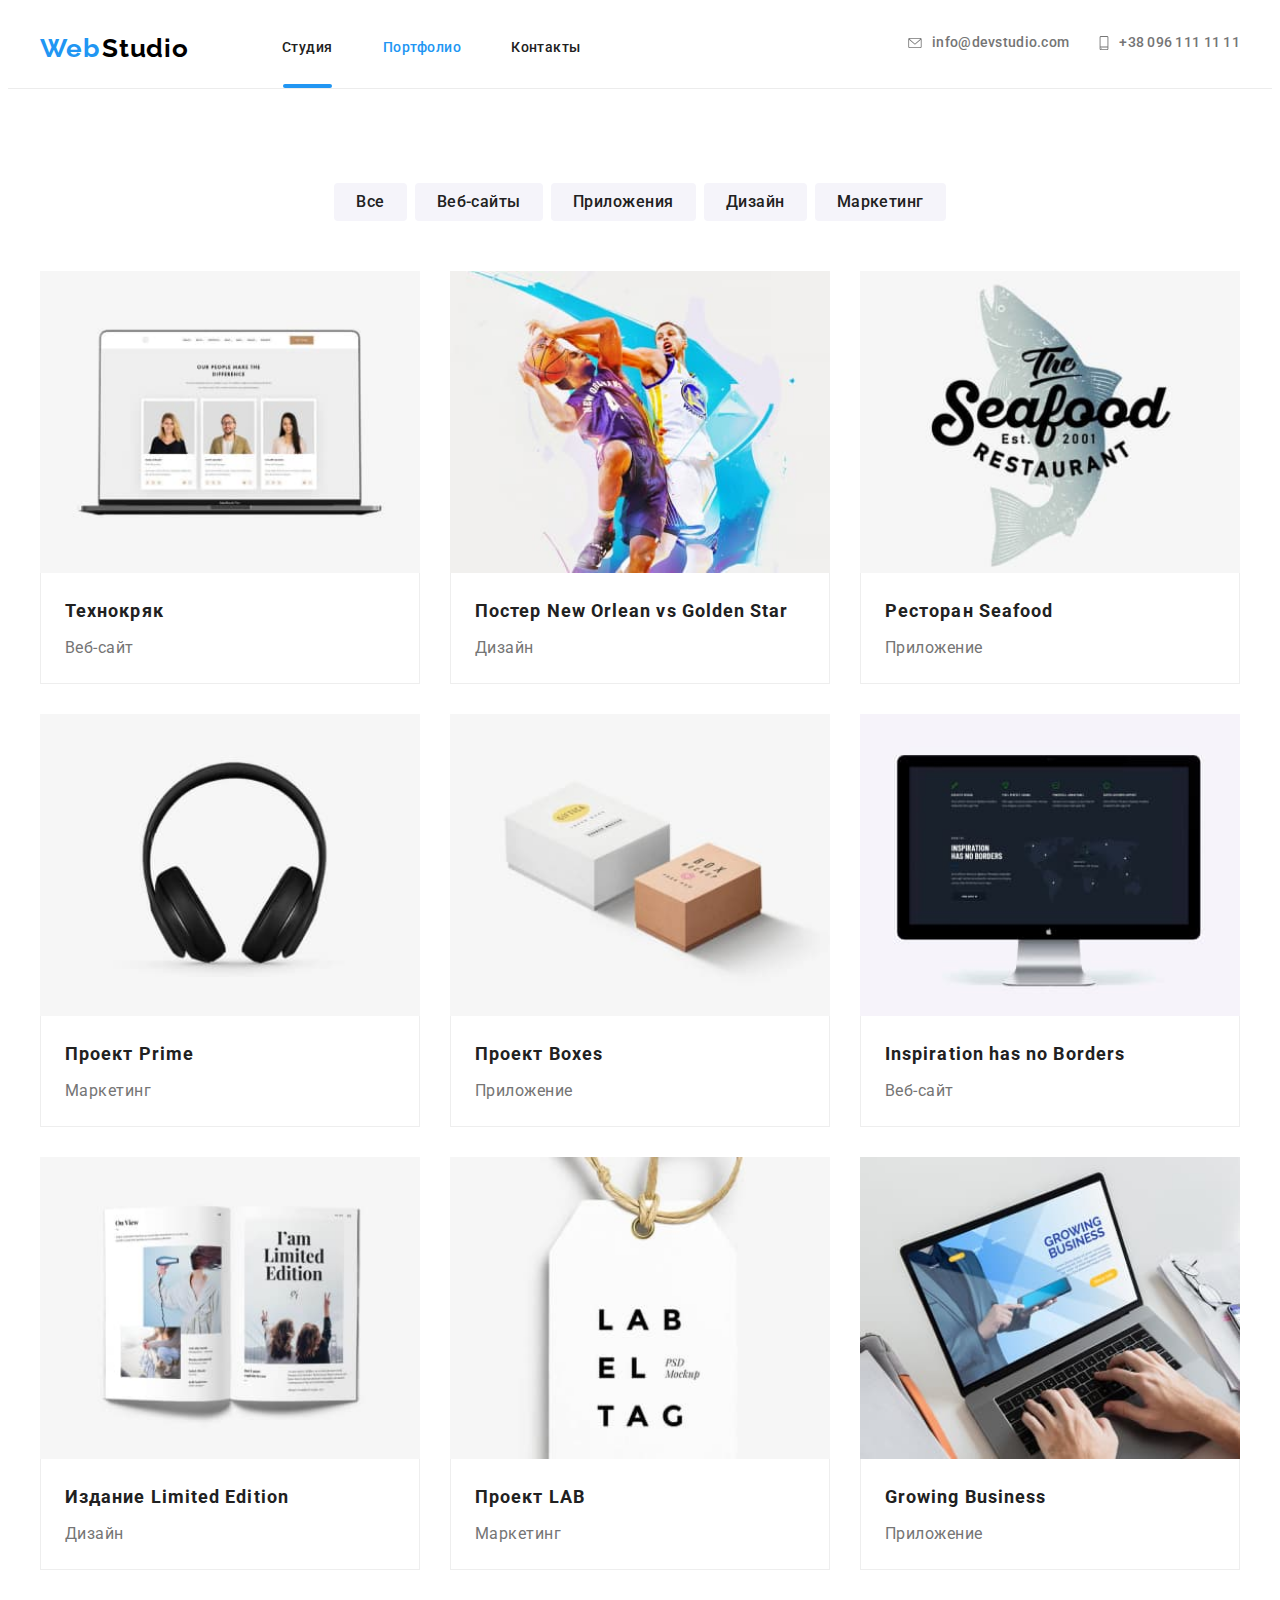
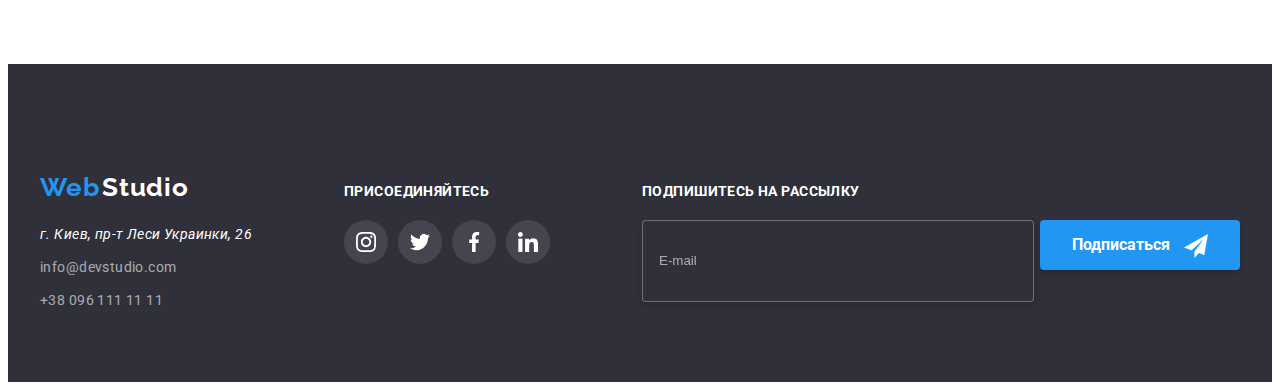
==== portfolio.html @ 5659cb5a "создает адаптивную вёрстку Mobile First" ====
<!DOCTYPE html>
<html lang="ru">

<head>
    <meta charset="UTF-8">
    <meta http-equiv="X-UA-Compatible" content="IE=edge">
    <meta name="viewport" content="width=device-width, initial-scale=1.0">
    <title>Портфолио</title>
    <link rel="stylesheet" href="https://cdnjs.cloudflare.com/ajax/libs/modern-normalize/1.0.0/modern-normalize.min.css"
        integrity="sha512-ISS7cAi1PEhQ8jnbJpJZMd29NlhNj4AWYyLOSp2CE/CsHxTCu+r+t0D2yoJudVrd0/8fTVPUVDzY5Tvli75u/g=="
        crossorigin="anonymous" />
    <link rel="preconnect" href="https://fonts.gstatic.com">
    <link rel="stylesheet"
        href="https://fonts.googleapis.com/css2?family=Raleway:wght@700&family=Roboto:wght@400;500;700;900&display=swap">
  
    <link rel="stylesheet" href="./sass/main.css" />
    <!-- <link rel="stylesheet" href="./css/main.min.css"> -->
</head>

<body>
    
    <!--Шапка профиля-->
<header class="header">
    <div class="container main-container">
        <nav class="header__nav flex">
            <a href="" class="logo" lang="en">Web
                <span class="logo-secondpart-header">Studio</span>
            </a>
            <ul class="site-nav list">
                <li class="site-nav__item item-studio">
                    <a href="./index.html" class="site-nav__link link ">Студия</a>
                </li>
                <li class="site-nav__item">
                    <a href="./portfolio.html" class="site-nav__link link current">Портфолио</a>
                </li>
                <li class="site-nav__item">
                    <a href="" class="site-nav__link link">Контакты</a>
                </li>
            </ul>
        </nav>

        <button type="button" class="header__mobile-menu-btn" data-menu-button>
            <svg class="header__mobile-menu-icon">
                <use href="./images/icons.svg#icon-menu-40px"></use>
            </svg>
        </button>


        <ul class="contacts-nav list">
            <li class="contacts-nav__item">
                <a href="mailto:info@devstudio.com" class="contacts-nav__link link">
                    <svg class="contacts-nav__icon icon-email">
                        <use href="./images/icons.svg#icon-envelope">
                        </use>
                    </svg>info@devstudio.com
                </a>
            </li>
            <li class="contacts-nav__item">
                <a href="tel:+380961111111" class="contacts-nav__link link">
                    <svg class="contacts-nav__icon icon-tel">
                        <use href="./images/icons.svg#icon-smartphone">
                        </use>
                    </svg>+38 096 111 11 11
                </a>
            </li>
        </ul>
    </div>

    <div class="mobile-menu" data-menu>
        <div class="container mobile-menu__container">

            <button type="button" class="mobile-menu__close-btn" data-menu-close>
                <svg class="mobile-menu__close-icon">
                    <use href="./images/icons.svg#icon-close-40px"></use>
                </svg>
            </button>

            <ul class="mobile-menu__nav  list">
                <li class="mobile-menu__item">
                    <a href="" class="mobile-menu__link link ">Студия</a>
                </li>
                <li class="mobile-menu__item">
                    <a href="./portfolio.html" class="mobile-menu__link link current ">Портфолио</a>
                </li>
                <li class="mobile-menu__item">
                    <a href="" class="mobile-menu__link link">Контакты</a>
                </li>
            </ul>

            <ul class="mobile-menu__contacts-list list">
                <li class="mmcontacts-list__item">
                    <a href="tel:+380961111111" class="mmcontacts-list__link link">
                        +38 096 111 11 11
                    </a>
                </li>
                <li class="mmcontacts-list__item">
                    <a href="mailto:info@devstudio.com" class="mmcontacts-list__link link">
                        info@devstudio.com
                    </a>
                </li>
            </ul>

            <ul class="mobile-menu__social-list list">
                <li class="mmsocial-list__item">
                    <a href=" " class="mmsocial-list__link link">
                        Instagram
                    </a>
                </li>
                <li class="mmsocial-list__item">
                    <a href=" " class="mmsocial-list__link link">
                        Twitter
                    </a>
                </li>
                <li class="mmsocial-list__item">
                    <a href=" " class="mmsocial-list__link link">
                        Facebook
                    </a>
                </li>
                <li class="mmsocial-list__item">
                    <a href=" " class="mmsocial-list__link link">
                        LinkedIn
                    </a>
                </li>

            </ul>


        </div>
    </div>
</header>
    <main>
        <!--Секция FILTER-->
        <section class="section filter">
            <div class="container">
                <ul class="filter__list list">
                    <li class="filter__item">
                        <button type="button" class="filter__btn">Все</button>
                    </li>
                    <li class="filter__item">
                        <button type="button" class="filter__btn">Веб-сайты</button>
                    </li>
                    <li class="filter__item">
                        <button type="button" class="filter__btn">Приложения</button>
                    </li>
                    <li class="filter__item">
                        <button type="button" class="filter__btn">Дизайн</button>
                    </li>
                    <li class="filter__item">
                        <button type="button" class="filter__btn">Маркетинг</button>
                    </li>
                </ul>
                <!-- PORTFOLIO-->
    
                <ul class="portfolio list">
                    <li class="portfolio__item">
                        <a href="" class="portfolio__link link">
                            <div class="portfolio__img-overlay">
                                <img src="./images/projects/img1.jpg" alt="Веб-сайт Технокряк" width="370">
                                <p class="portfolio__wrapper">Технокряк это современная площадка распространения
                                    коронавируса. Компании используют эту платформу для цифрового
                                    шпионажа и атак на защищённые сервера конкурентов.</p>
                            </div>
                            <div class="portfolio__subtitle">
                                <h2 class="portfolio__title">Технокряк</h2>
                                <p class="portfolio__text">Веб-сайт</p>
                            </div>
                        </a>
                    </li>
                    <li class="portfolio__item">
                        <a href="" class="portfolio__link link">
                            <div class="portfolio__img-overlay">
                                <img class="border__img" src="./images/projects/img2.jpg"
                                    alt="Дизайн постера New Orlean vs Golden Star" width="370">
                                <p class="portfolio__wrapper">Lorem ipsum, dolor sit amet consectetur adipisicing elit.
                                    Aperiam deserunt mollitia ipsam natus necessitatibus veritatis eaque culpa, omnis
                                    delectus accusantium?</p>
                            </div>
                            <div class="portfolio__subtitle">
                                <h2 class="portfolio__title">Постер New Orlean vs Golden Star</h2>
                                <p class="portfolio__text">Дизайн</p>
                            </div>
                        </a>
                    </li>
                    <li class="portfolio__item">
                        <a href="" class="portfolio__link link">
                            <div class="portfolio__img-overlay">
                                <img class="border__img" src="./images/projects/img3.jpg"
                                    alt="Приложение для Ресторана Seafood" width="370">
                                <p class="portfolio__wrapper"> Lorem ipsum, dolor sit amet consectetur adipisicing elit.
                                    Aperiam deserunt mollitia ipsam natus necessitatibus
                                    veritatis eaque culpa, omnis delectus accusantium?</p>
                            </div>
                            <div class="portfolio__subtitle">
                                <h2 class="portfolio__title">Ресторан Seafood</h2>
                                <p class="portfolio__text">Приложение</p>
                            </div>
                        </a>
                    </li>
                    <li class="portfolio__item">
                        <a href="" class="portfolio__link link">
                            <div class="portfolio__img-overlay">
                                <img class="border__img" src="./images/projects/img4.jpg" alt="Маркетинг для Проекта Prime"
                                    width="370">
                                <p class="portfolio__wrapper">Lorem ipsum, dolor sit amet consectetur adipisicing elit.
                                    Aperiam deserunt mollitia ipsam natus necessitatibus
                                    veritatis eaque culpa, omnis delectus accusantium?</p>
                            </div>
                            <div class="portfolio__subtitle">
                                <h2 class="portfolio__title">Проект Prime</h2>
                                <p class="portfolio__text">Маркетинг</p>
                            </div>
                        </a>
                    </li>
                    <li class="portfolio__item">
                        <a href="" class="portfolio__link link">
                            <div class="portfolio__img-overlay">
                                <img class="border__img" src="./images/projects/img5.jpg" alt="Приложение для Проекта Boxes"
                                    width="370">
                                <p class="portfolio__wrapper">Lorem ipsum, dolor sit amet consectetur adipisicing elit.
                                    Aperiam deserunt mollitia ipsam natus necessitatibus
                                    veritatis eaque culpa, omnis delectus accusantium?</p>
                            </div>
                            <div class="portfolio__subtitle">
                                <h2 class="portfolio__title">Проект Boxes</h2>
                                <p class="portfolio__text">Приложение</p>
                            </div>
                        </a>
                    </li>
                    <li class="portfolio__item">
                        <a href="" class="portfolio__link link">
                            <div class="portfolio__img-overlay">
                                <img class="border__img" src="./images/projects/img6.jpg"
                                    alt="Веб-сайт для Inspiration has no Borders" width="370">
                                <p class="portfolio__wrapper">Lorem ipsum, dolor sit amet consectetur adipisicing elit.
                                    Aperiam deserunt mollitia ipsam natus necessitatibus
                                    veritatis eaque culpa, omnis delectus accusantium?</p>
                            </div>
                            <div class="portfolio__subtitle">
                                <h2 class="portfolio__title">Inspiration has no Borders</h2>
                                <p class="portfolio__text">Веб-сайт</p>
                            </div>
                        </a>
                    </li>
                    <li class="portfolio__item">
                        <a href="" class="portfolio__link link">
                            <div class="portfolio__img-overlay">
                                <img class="border__img" src="./images/projects/img7.jpg"
                                    alt="Дизайн для Издания Limited Edition" width="370">
                                <p class="portfolio__wrapper">Lorem ipsum, dolor sit amet consectetur adipisicing elit.
                                    Aperiam deserunt mollitia ipsam natus necessitatibus
                                    veritatis eaque culpa, omnis delectus accusantium?</p>
                            </div>
                            <div class="portfolio__subtitle">
                                <h2 class="portfolio__title">Издание Limited Edition</h2>
                                <p class="portfolio__text">Дизайн</p>
                            </div>
                        </a>
                    </li>
                    <li class="portfolio__item">
                        <a href="" class="portfolio__link link">
                            <div class="portfolio__img-overlay">
                                <img class="border__img" src="./images/projects/img8.jpg" alt="Маркетинг для Проекта LAB"
                                    width="370">
                                <p class="portfolio__wrapper">Lorem ipsum, dolor sit amet consectetur adipisicing elit.
                                    Aperiam deserunt mollitia ipsam natus necessitatibus
                                    veritatis eaque culpa, omnis delectus accusantium?</p>
                            </div>
                            <div class="portfolio__subtitle">
                                <h2 class="portfolio__title">Проект LAB</h2>
                                <p class="portfolio__text">Маркетинг</p>
                            </div>
                        </a>
                    </li>
                    <li class="portfolio__item">
                        <a href="" class="portfolio__link link">
                            <div class="portfolio__img-overlay">
                                <img class="border__img" src="./images/projects/img9.jpg"
                                    alt="Приложение для Growing Business" width="370">
                                <p class="portfolio__wrapper">Lorem ipsum, dolor sit amet consectetur adipisicing elit.
                                    Aperiam deserunt mollitia ipsam natus necessitatibus
                                    veritatis eaque culpa, omnis delectus accusantium?</p>
                            </div>
                            <div class="portfolio__subtitle">
                                <h2 class="portfolio__title">Growing Business</h2>
                                <p class="portfolio__text">Приложение</p>
                            </div>
                        </a>
                    </li>
                </ul>
            </div>
        </section>
    
    </main>

    <footer class="footer">
    
        <div class="container ">
    
            <div class="part-adress">
                <a href="" class="logo" lang="en">Web
                    <span class="logo-secondpart-footer">Studio</span>
                </a>
                <address class="footer__adress">
                    г. Киев, пр-т Леси Украинки, 26
                    <ul class="footer__list list">
                        <li class="footer__item item-margin-zero"><a href="mailto:info@devstudio.com"
                                class="footer__link">info@devstudio.com</a></li>
                        <li class="footer__item"><a href="tel:+380961111111" class="footer__link">+38 096 111 11 11</a></li>
    
                    </ul>
                </address>
            </div>
    
            <div class="footer__part-social-list">
                <p class="footer__text">
                    присоединяйтесь
                </p>
                <ul class="footer__social-list list">
                    <li class="footer__social-item">
                        <a href="" class="footer__social-link link">
                            <svg class="footer__social-icon">
                                <use href="./images/icons.svg#icon-instagram"></use>
                            </svg>
                        </a>
                    </li>
                    <li class="footer__social-item">
                        <a href="" class="footer__social-link link ">
                            <svg class="footer__social-icon">
                                <use href="./images/icons.svg#icon-twitter"></use>
                            </svg>
                        </a>
                    </li>
                    <li class="footer__social-item">
                        <a href="" class="footer__social-link link">
                            <svg class="footer__social-icon">
                                <use href="./images/icons.svg#icon-facebook"></use>
                            </svg>
                        </a>
                    </li>
                    <li class="footer__social-item">
                        <a href="" class="footer__social-link link">
                            <svg class="footer__social-icon">
                                <use href="./images/icons.svg#icon-linkedin"></use>
                            </svg>
                        </a>
                    </li>
                </ul>
            </div>
    
    
            <div class="footer__subscribe">
                <p class="footer__text">Подпишитесь на рассылку</p>
                <form class="mailing-form">
    
    
                    <input class="mail-input" type="email" name="mail" placeholder="E-mail" />
                    <button class="modal-btn" type="submit">Подписаться
                        <svg class="icon-send">
                            <use href="./images/icons.svg#icon-icon-send"></use>
                        </svg>
                    </button>
                </form>
            </div>
    
    
        </div>
    </footer>
<script src="./js/menu.js"></script>
</body>

</html>
---- sass/main.css ----
@charset "UTF-8";
:root {
  --primary-text-color: #212121;
  --secondary-text-color: #757575;
  --accent-color: #2196f3;
  --primary-white-color: #ffffff;
  --primary-bg-color: #e5e5e5;
  --secondary-bg-color: #2f303a;
  --grey-bg-color: #f5f4fa;
  --transition-duration: 250ms;
  --transition-timing-function: cubic-bezier(0.4, 0, 0.2, 1);
}

/* основной цвет текста #212121*/
/* вторичный цвет текста #757575*/
/* белый цвет #FFFFFF*/
/* цвет акцент синий #2196F3 */
/* цвет футера контакты rgba(255, 255, 255, 0.6); */
/* основной белый цвет #FFFFFF*/
/* основной цвет фона #E5E5E5*/
/* вторичный серый цвет фона #2F303A*/
/* секция команда цвет фона #F5F4FA*/
/* transition: color 250ms cubic-bezier(0.4, 0, 0.2, 1); */
.visually-hidden {
  position: absolute !important;
  clip: rect(1px 1px 1px 1px);
  clip: rect(1px, 1px, 1px, 1px);
  padding: 0 !important;
  border: 0 !important;
  height: 1px !important;
  width: 1px !important;
  overflow: hidden;
}

h1,
h2,
h3,
h4,
h5,
h6,
p,
ul,
li {
  margin: 0;
  padding: 0;
}

.list {
  list-style: none;
}

img {
  display: block;
  width: 100%;
}

.link {
  text-decoration: none;
}

body {
  background-color: var(--primary-white-color);
  color: var(--secondary-text-color);
  font-family: Roboto, sans-serif;
  font-size: 16px;
  line-height: 1.19;
  letter-spacing: 0.03em;
}

.section {
  padding-top: 60px;
  padding-bottom: 60px;
}

.section-title {
  margin-top: 0;
  margin-bottom: 30px;
  text-align: center;
  color: var(--primary-text-color);
  font-weight: 700;
  font-size: 28px;
  line-height: 1.18;
  letter-spacing: 0.03em;
}

@media screen and (min-width: 1200px) {
  .section {
    padding-top: 94px;
    padding-bottom: 94px;
  }
  .section-title {
    font-weight: 700;
    font-size: 36px;
    line-height: 1.71;
    letter-spacing: 0.03em;
    margin-top: 0;
    margin-bottom: 50px;
  }
}

.container {
  width: 100%;
  padding-left: 15px;
  padding-right: 15px;
  margin-right: auto;
  margin-left: auto;
}

@media screen and (min-width: 480px) {
  .container {
    width: 480px;
  }
}

@media screen and (min-width: 768px) {
  .container {
    width: 768px;
  }
}

@media screen and (min-width: 1200px) {
  .container {
    width: 1200px;
  }
}

.modal-btn {
  display: inline-block;
  -webkit-box-pack: center;
      -ms-flex-pack: center;
          justify-content: center;
  -webkit-box-align: center;
      -ms-flex-align: center;
          align-items: center;
  margin: 0 auto;
  padding: 10px 32px;
  border: transparent;
  border-radius: 4px;
  -webkit-box-shadow: 0px 4px 4px rgba(0, 0, 0, 0.15);
          box-shadow: 0px 4px 4px rgba(0, 0, 0, 0.15);
  min-width: 200px;
  text-align: center;
  color: var(--primary-white-color);
  background-color: var(--accent-color);
  font-family: inherit;
  font-weight: 700;
  font-size: 16px;
  line-height: 1.88;
  cursor: pointer;
}

.social-list {
  display: -webkit-box;
  display: -ms-flexbox;
  display: flex;
  margin-top: 16px;
  -webkit-box-pack: center;
      -ms-flex-pack: center;
          justify-content: center;
}

.social-list__icon {
  width: 20px;
  height: 20px;
  fill: #afb1b8;
  -webkit-transition: fill var(--transition-duration) var(--transition-timing-function);
  transition: fill var(--transition-duration) var(--transition-timing-function);
}

.social-list__link:hover .social-list__icon,
.social-list__link:focus .social-list__icon {
  fill: var(--primary-white-color);
}

.social-list__link {
  display: -webkit-box;
  display: -ms-flexbox;
  display: flex;
  margin-right: 10px;
  margin-bottom: 10px;
  width: 44px;
  height: 44px;
  border-radius: 50%;
  -webkit-box-align: center;
      -ms-flex-align: center;
          align-items: center;
  -webkit-box-pack: center;
      -ms-flex-pack: center;
          justify-content: center;
  -webkit-transition: background-color var(--transition-duration) var(--transition-timing-function);
  transition: background-color var(--transition-duration) var(--transition-timing-function);
}

.social-list__link:hover, .social-list__link:focus {
  background-color: var(--accent-color);
}

.backdrop {
  position: fixed;
  top: 0;
  left: 0;
  width: 100%;
  height: 100%;
  background-color: rgba(0, 0, 0, 0.2);
  z-index: 100;
  -webkit-transition: opacity var(--transition-duration) var(--transition-timing-function), visibility var(--transition-duration) var(--transition-timing-function);
  transition: opacity var(--transition-duration) var(--transition-timing-function), visibility var(--transition-duration) var(--transition-timing-function);
}

.is-hidden {
  opacity: 0;
  visibility: hidden;
  pointer-events: none;
}

.modal {
  position: absolute;
  top: 50%;
  left: 50%;
  -webkit-transform: translate(-50%, -50%);
          transform: translate(-50%, -50%);
  width: 450px;
  height: 609px;
  background-color: #fff;
  -webkit-box-shadow: 0px 1px 3px rgba(0, 0, 0, 0.12), 0px 1px 1px rgba(0, 0, 0, 0.14), 0px 2px 1px rgba(0, 0, 0, 0.2);
          box-shadow: 0px 1px 3px rgba(0, 0, 0, 0.12), 0px 1px 1px rgba(0, 0, 0, 0.14), 0px 2px 1px rgba(0, 0, 0, 0.2);
  border-radius: 4px;
  padding: 40px;
}

.modal-icon {
  width: 11px;
  height: 11px;
  fill: #000;
  -webkit-transition: color var(--transition-duration) var(--transition-timing-function);
  transition: color var(--transition-duration) var(--transition-timing-function);
}

.modal-close-btn:hover .modal-icon,
.modal-close-btn:focus .modal-icon {
  fill: var(--accent-color);
}

.modal-close-btn {
  position: absolute;
  top: 8px;
  right: 8px;
  width: 30px;
  height: 30px;
  border: transparent;
  border: 1px solid rgba(0, 0, 0, 0.1);
  cursor: pointer;
  border-radius: 50%;
  padding: 0;
}

@media screen and (min-width: 1200px) {
  .modal {
    width: 528px;
    height: 581px;
  }
}

.modal-form {
  display: -webkit-box;
  display: -ms-flexbox;
  display: flex;
  -webkit-box-orient: vertical;
  -webkit-box-direction: normal;
      -ms-flex-direction: column;
          flex-direction: column;
  color: var(--secondary-text-color);
  font-weight: 400;
  font-size: 12px;
  line-height: 1.17;
  letter-spacing: 0.01em;
}

.modal-form > p {
  font-weight: 700;
  font-size: 20px;
  line-height: 1.15;
  letter-spacing: 0.03em;
  text-align: center;
  color: var(--primary-text-color);
  margin-bottom: 12px;
}

.modal-form-input-wrapper {
  position: relative;
  display: block;
  margin-top: 4px;
  margin-bottom: 12px;
}

.modal-form-input {
  width: 100%;
  height: 40px;
  border: 1px solid rgba(33, 33, 33, 0.2);
  border-radius: 4px;
  padding-left: 42px;
}

.modal-form-input:focus {
  border-color: var(--accent-color);
  outline: none;
}

.modal-icon-name {
  position: absolute;
  top: 50%;
  left: 15px;
  -webkit-transform: translateY(-50%);
          transform: translateY(-50%);
  display: block;
  width: 18px;
  height: 18px;
}

.modal-form-input:focus + .modal-icon-name {
  fill: var(--accent-color);
}

.modal-form-textarea {
  width: 100%;
  height: 120px;
  border: 1px solid rgba(33, 33, 33, 0.2);
  border-radius: 4px;
  resize: none;
  padding: 12px 16px;
  margin-top: 4px;
}

.modal-form-textarea::-webkit-input-placeholder {
  color: rgba(117, 117, 117, 0.5);
}

.modal-form-textarea:-ms-input-placeholder {
  color: rgba(117, 117, 117, 0.5);
}

.modal-form-textarea::-ms-input-placeholder {
  color: rgba(117, 117, 117, 0.5);
}

.modal-form-textarea::placeholder {
  color: rgba(117, 117, 117, 0.5);
}

.modal-form-textarea:focus {
  border-color: var(--accent-color);
  outline: none;
}

.modal-label-field-policy {
  position: relative;
  display: inline-block;
  margin-top: 20px;
  margin-bottom: 30px;
}

.modal-label-field-policy a {
  color: var(--accent-color);
}

.modal-label-field-policy span {
  font-weight: 400;
  font-size: 14px;
  line-height: 1.71;
  letter-spacing: 0.03em;
  color: var(--second-text-color);
}

.modal-link-policy {
  font-weight: 400;
  font-size: 14px;
  line-height: 1.71;
  letter-spacing: 0.03em;
}

.icon-policy {
  display: inline-block;
  width: 16px;
  height: 15px;
  vertical-align: middle;
  cursor: pointer;
  margin-left: 14px;
  margin-right: 7px;
  background-image: url("../images/for-sprite/black-box.svg");
  -webkit-transition: color var(--transition-duration) var(--transition-timing-function);
  transition: color var(--transition-duration) var(--transition-timing-function);
  -webkit-transition: fill var(--transition-duration) var(--transition-timing-function);
  transition: fill var(--transition-duration) var(--transition-timing-function);
}

.modal-form-policy:focus + .icon-policy,
.modal-form-policy:hover + .icon-policy {
  border-radius: 2px;
  border-color: var(--accent-color);
  fill: var(--accent-color);
}

.modal-form-policy:checked + .icon-policy {
  background-image: url("../images/for-sprite/icon-check.svg");
  background-color: var(--accent-color);
  background-origin: border-box;
  border-radius: 2px;
  border-color: var(--accent-color);
  fill: var(--accent-color);
}

.filter {
  padding-top: 94px;
  padding-bottom: 94px;
}

.filter__btn {
  display: inline-block;
  border-radius: 4px;
  padding: 6px 22px;
  color: var(--primary-text-color);
  background-color: #f5f4fa;
  font-family: Roboto;
  font-weight: 500;
  font-size: 16px;
  line-height: 1.62;
  letter-spacing: 0.03em;
  border: transparent;
  font-family: inherit;
  cursor: pointer;
  -webkit-transition: background-color var(--transition-duration) var(--transition-timing-function), color var(--transition-duration) var(--transition-timing-function), -webkit-box-shadow var(--transition-duration) var(--transition-timing-function);
  transition: background-color var(--transition-duration) var(--transition-timing-function), color var(--transition-duration) var(--transition-timing-function), -webkit-box-shadow var(--transition-duration) var(--transition-timing-function);
  transition: background-color var(--transition-duration) var(--transition-timing-function), color var(--transition-duration) var(--transition-timing-function), box-shadow var(--transition-duration) var(--transition-timing-function);
  transition: background-color var(--transition-duration) var(--transition-timing-function), color var(--transition-duration) var(--transition-timing-function), box-shadow var(--transition-duration) var(--transition-timing-function), -webkit-box-shadow var(--transition-duration) var(--transition-timing-function);
}

.filter__btn:hover, .filter__btn:focus {
  color: var(--primary-white-color);
  background-color: var(--accent-color);
  background: #2196f3;
  -webkit-box-shadow: 0px 3px 1px rgba(0, 0, 0, 0.1), 0px 1px 2px rgba(0, 0, 0, 0.08), 0px 2px 2px rgba(0, 0, 0, 0.12);
          box-shadow: 0px 3px 1px rgba(0, 0, 0, 0.1), 0px 1px 2px rgba(0, 0, 0, 0.08), 0px 2px 2px rgba(0, 0, 0, 0.12);
  border-radius: 4px;
}

.filter__list {
  display: -webkit-box;
  display: -ms-flexbox;
  display: flex;
  -webkit-box-pack: center;
      -ms-flex-pack: center;
          justify-content: center;
  margin-top: -8px;
  margin-left: -8px;
  margin-bottom: 50px;
}

.filter__item {
  text-align: center;
  margin-top: 8px;
  margin-left: 8px;
}

@media screen and (max-width: 767px) {
  .mobile-menu {
    position: fixed;
    top: 0;
    left: 0;
    width: 100vw;
    height: 100vh;
    background-color: #fff;
    overflow: auto;
    opacity: 0;
    visibility: hidden;
    pointer-events: none;
  }
  .mobile-menu__container {
    display: -webkit-box;
    display: -ms-flexbox;
    display: flex;
    -ms-flex-wrap: wrap;
        flex-wrap: wrap;
    position: relative;
    padding-left: 25px;
    padding-top: 48px;
    padding-bottom: 48px;
  }
  .mobile-menu__close-btn {
    position: absolute;
    top: 15px;
    right: 10px;
    width: 40px;
    height: 40px;
    background-color: transparent;
    border: none;
    cursor: pointer;
    padding: 0;
    fill: #000;
  }
  .mobile-menu__close-icon {
    width: 25px;
    height: 25px;
    -webkit-transition: color var(--transition-duration) var(--transition-timing-function);
    transition: color var(--transition-duration) var(--transition-timing-function);
  }
  .mobile-menu__close-btn:hover .mobile-menu__close-icon,
  .mobile-menu__close-btn:focus .mobile-menu__close-icon {
    fill: var(--accent-color);
  }
  .mobile-menu.is-open {
    opacity: 1;
    visibility: visible;
    pointer-events: auto;
  }
  .mobile-menu__link {
    font-weight: 500;
    font-size: 40px;
    line-height: 1.18;
    letter-spacing: 0.02em;
    color: var(--primary-text-color);
    -webkit-transition: color var(--transition-duration) var(--transition-timing-function);
    transition: color var(--transition-duration) var(--transition-timing-function);
  }
  .mobile-menu__link:hover, .mobile-menu__link:focus {
    color: var(--accent-color);
  }
  .mobile-menu__link.current {
    color: var(--accent-color);
  }
  .mobile-menu__item {
    margin-bottom: 32px;
  }
  .mobile-menu__item:last-child {
    margin-bottom: 302px;
  }
  .mmcontacts-list__link {
    font-weight: 500;
    font-size: 24px;
    line-height: 1.17;
    letter-spacing: 0.02em;
    color: var(--secondary-text-color);
    -webkit-transition: color var(--transition-duration) var(--transition-timing-function);
    transition: color var(--transition-duration) var(--transition-timing-function);
  }
  .mmcontacts-list__link:hover, .mmcontacts-list__link:focus {
    font-weight: 500;
    font-size: 34px;
    line-height: 1.18;
    letter-spacing: 0.02em;
    color: var(--accent-color);
  }
  .mmcontacts-list__item {
    margin-bottom: 32px;
  }
  .mmcontacts-list__item:last-child {
    margin-bottom: 64px;
  }
  .mobile-menu__social-list {
    display: -webkit-inline-box;
    display: -ms-inline-flexbox;
    display: inline-flex;
  }
  .mmsocial-list__item {
    padding-right: 10px;
  }
  .mmsocial-list__item:not(:first-child) {
    padding-left: 10px;
  }
  .mmsocial-list__item:not(:last-child) {
    border-right: 1px solid rgba(33, 33, 33, 0.2);
  }
  .mmsocial-list__link {
    color: var(--accent-color);
    font-weight: 500;
    font-size: 18px;
    line-height: 1.22;
    letter-spacing: 0.02em;
  }
}

.header {
  border-bottom: 1px solid #ececec;
}

.header .container {
  display: -webkit-box;
  display: -ms-flexbox;
  display: flex;
  -webkit-box-pack: justify;
      -ms-flex-pack: justify;
          justify-content: space-between;
  -webkit-box-align: center;
      -ms-flex-align: center;
          align-items: center;
}

@media screen and (max-width: 767px) {
  .main-container {
    height: 60px;
    padding-left: 15px;
    padding-top: 16px;
    padding-bottom: 16px;
  }
  .site-nav {
    display: none;
  }
  .contacts-nav {
    display: none;
  }
  .header__mobile-menu-btn {
    line-height: 0;
    background-color: transparent;
    border: none;
    padding: 0;
  }
  .header__mobile-menu-icon {
    width: 40px;
    height: 40px;
    fill: #000;
    -webkit-transition: fill var(--transition-duration) var(--transition-timing-function);
    transition: fill var(--transition-duration) var(--transition-timing-function);
    cursor: pointer;
  }
  .header__mobile-menu-icon:hover, .header__mobile-menu-icon:focus {
    fill: var(--accent-color);
  }
}

@media screen and (min-width: 768px) {
  .header__nav {
    display: -webkit-box;
    display: -ms-flexbox;
    display: flex;
    -ms-flex-wrap: wrap;
        flex-wrap: wrap;
    -webkit-box-align: center;
        -ms-flex-align: center;
            align-items: center;
    -webkit-box-pack: center;
        -ms-flex-pack: center;
            justify-content: center;
  }
  .main-container {
    height: 80px;
  }
  .header .mobile-menu {
    display: none;
  }
  .header__mobile-menu-btn {
    display: none;
  }
  .site-nav {
    display: -webkit-box;
    display: -ms-flexbox;
    display: flex;
    -webkit-box-align: center;
        -ms-flex-align: center;
            align-items: center;
    margin-left: 93px;
  }
  .site-nav .site-nav__item:not(:last-child) {
    margin-right: 50px;
  }
  .site-nav > .item-studio::after {
    display: block;
    content: "";
    margin: 0 auto;
    background-color: var(--accent-color);
    width: 49px;
    height: 4px;
    margin-top: -4px;
    border-radius: 2px;
  }
  .site-nav > .item-portfolio::after {
    display: block;
    content: "";
    margin: 0 auto;
    background-color: var(--accent-color);
    width: 78px;
    height: 4px;
    margin-top: -4px;
    border-radius: 2px;
  }
  .site-nav__link {
    display: block;
    padding-top: 32px;
    padding-bottom: 32px;
    font-weight: 500;
    font-size: 14px;
    line-height: 1.14;
    color: var(--primary-text-color);
    text-decoration: none;
    -webkit-transition: color var(--transition-duration) var(--transition-timing-function);
    transition: color var(--transition-duration) var(--transition-timing-function);
  }
  .site-nav__link:hover, .site-nav__link:focus {
    color: var(--accent-color);
  }
  .site-nav__link.current {
    color: var(--accent-color);
  }
  .contacts-nav {
    display: block;
    margin-left: auto;
  }
  .contacts-nav__link {
    display: -webkit-box;
    display: -ms-flexbox;
    display: flex;
    -webkit-box-align: center;
        -ms-flex-align: center;
            align-items: center;
    color: var(--secondary-text-color);
    text-decoration: none;
    font-weight: 500;
    font-size: 12px;
    line-height: 1.67;
    letter-spacing: 0.02em;
    -webkit-transition: color var(--transition-duration) var(--transition-timing-function);
    transition: color var(--transition-duration) var(--transition-timing-function);
  }
  .contacts-nav__link:hover, .contacts-nav__link:focus {
    color: var(--accent-color);
  }
  .contacts-nav__item {
    margin-bottom: 10px;
  }
  .contacts-nav__icon {
    display: inline-block;
    width: 10px;
    height: 10px;
    margin-right: 10px;
    fill: currentColor;
  }
  .header .icon-email {
    width: 14px;
    height: 10px;
  }
  .header .icon-tel {
    width: 10px;
    height: 14px;
  }
}

@media screen and (min-width: 1200px) {
  .contacts-nav__link {
    font-weight: 500;
    font-size: 14px;
    line-height: 1.14;
    letter-spacing: 0.02em;
  }
  .contacts-nav {
    display: -webkit-box;
    display: -ms-flexbox;
    display: flex;
    -webkit-box-align: center;
        -ms-flex-align: center;
            align-items: center;
    -webkit-box-pack: center;
        -ms-flex-pack: center;
            justify-content: center;
    margin-left: auto;
  }
  .contacts-nav .contacts-nav__item + .contacts-nav__item {
    margin-left: 30px;
  }
  .contacts-nav__icon {
    display: inline-block;
    width: 10px;
    height: 10px;
    margin-right: 10px;
    fill: currentColor;
  }
  .icon-email {
    width: 16px;
    height: 12px;
  }
  .icon-tel {
    width: 10px;
    height: 16px;
  }
}

.logo {
  color: var(--accent-color);
  font-family: Raleway, sans-serif;
  font-weight: 700;
  font-size: 24px;
  line-height: 1.17;
  letter-spacing: 0.03em;
  text-decoration: none;
}

.logo-secondpart-header {
  color: #000000;
  margin-left: -4px;
}

@media screen and (min-width: 768px) {
  .logo {
    font-weight: 700;
    font-size: 24px;
    line-height: 1.17;
    letter-spacing: 0.03em;
  }
}

@media screen and (min-width: 1200px) {
  .logo {
    font-weight: 700;
    font-size: 26px;
    line-height: 1.19;
    letter-spacing: 0.03em;
  }
}

.hero {
  background-position: center;
  margin: 0 auto;
  max-width: 1600px;
  max-height: 600px;
  padding-top: 200px;
  padding-bottom: 200px;
  background-color: var(--secondary-bg-color);
  text-align: center;
  background-image: -webkit-gradient(linear, left top, right top, from(rgba(47, 48, 58, 0.4)), to(rgba(47, 48, 58, 0.4))), url("../images/hero/hero-mob@1x.jpg");
  background-image: linear-gradient(to right, rgba(47, 48, 58, 0.4), rgba(47, 48, 58, 0.4)), url("../images/hero/hero-mob@1x.jpg");
  background-size: cover;
}

.hero__title {
  margin: 0 auto 30px;
  color: var(--primary-white-color);
  text-align: center;
  font-weight: 900;
  font-size: 26px;
  line-height: 1.36;
  letter-spacing: 0.06em;
  text-transform: uppercase;
}

@media (min-device-pixel-ratio: 2) and (max-width: 767px), (-webkit-min-device-pixel-ratio: 2) and (max-width: 767px), (min-resolution: 192dpi) and (max-width: 767px), (min-resolution: 2dppx) and (max-width: 767px) {
  .hero {
    background-image: -webkit-gradient(linear, left top, right top, from(rgba(47, 48, 58, 0.4)), to(rgba(47, 48, 58, 0.4))), url("../images/hero/hero-mob@2x.jpg");
    background-image: linear-gradient(to right, rgba(47, 48, 58, 0.4), rgba(47, 48, 58, 0.4)), url("../images/hero/hero-mob@2x.jpg");
  }
}

@media screen and (min-width: 768px) {
  .hero {
    background-image: -webkit-gradient(linear, left top, right top, from(rgba(47, 48, 58, 0.4)), to(rgba(47, 48, 58, 0.4))), url("../images/hero/hero-tab@1x.jpg");
    background-image: linear-gradient(to right, rgba(47, 48, 58, 0.4), rgba(47, 48, 58, 0.4)), url("../images/hero/hero-tab@1x.jpg");
  }
}

@media (min-device-pixel-ratio: 2) and (min-width: 768px), (-webkit-min-device-pixel-ratio: 2) and (min-width: 768px), (min-resolution: 192dpi) and (min-width: 768px), (min-resolution: 2dppx) and (min-width: 768px) {
  .hero {
    background-image: -webkit-gradient(linear, left top, right top, from(rgba(47, 48, 58, 0.4)), to(rgba(47, 48, 58, 0.4))), url("../images/hero/hero-tab@2x.jpg");
    background-image: linear-gradient(to right, rgba(47, 48, 58, 0.4), rgba(47, 48, 58, 0.4)), url("../images/hero/hero-tab@2x.jpg");
  }
}

@media screen and (min-width: 1200px) {
  .hero__title {
    font-weight: 900;
    font-size: 44px;
    line-height: 1.36;
    letter-spacing: 0.06em;
  }
  .hero {
    background-image: -webkit-gradient(linear, left top, right top, from(rgba(47, 48, 58, 0.4)), to(rgba(47, 48, 58, 0.4))), url("../images/hero/hero-desk@1x.jpg");
    background-image: linear-gradient(to right, rgba(47, 48, 58, 0.4), rgba(47, 48, 58, 0.4)), url("../images/hero/hero-desk@1x.jpg");
  }
}

@media (min-device-pixel-ratio: 2) and (min-width: 1200px), (-webkit-min-device-pixel-ratio: 2) and (min-width: 1200px), (min-resolution: 192dpi) and (min-width: 1200px), (min-resolution: 2dppx) and (min-width: 1200px) {
  .hero {
    background-image: -webkit-gradient(linear, left top, right top, from(rgba(47, 48, 58, 0.4)), to(rgba(47, 48, 58, 0.4))), url("../images/hero/hero-desk@2x.jpg");
    background-image: linear-gradient(to right, rgba(47, 48, 58, 0.4), rgba(47, 48, 58, 0.4)), url("../images/hero/hero-desk@2x.jpg");
  }
}

.features {
  padding-top: 60px;
  padding-bottom: 60px;
}

.features__list {
  margin-top: 0;
}

.features__item:not(:last-child) {
  margin-bottom: 30px;
}

.features__text {
  margin-top: 0;
  margin-bottom: 0;
  color: var(--secondary-text-color);
  text-transform: none;
  font-weight: 400;
  font-size: 14px;
  line-height: 1.71;
  letter-spacing: 0.03em;
}

.features__bg {
  display: -webkit-box;
  display: -ms-flexbox;
  display: flex;
  -webkit-box-align: center;
      -ms-flex-align: center;
          align-items: center;
  -webkit-box-pack: center;
      -ms-flex-pack: center;
          justify-content: center;
  min-height: 120px;
  background-color: #f5f4fa;
  border-radius: 4px;
  margin-bottom: 30px;
}

.features__subtitle {
  text-align: center;
  margin-bottom: 10px;
  color: var(--primary-text-color);
  text-transform: uppercase;
  font-weight: 700;
  font-size: 14px;
  line-height: 1.14;
  letter-spacing: 0.03em;
}

@media screen and (min-width: 768px) {
  .features__list {
    display: -webkit-box;
    display: -ms-flexbox;
    display: flex;
    -ms-flex-wrap: wrap;
        flex-wrap: wrap;
    padding-bottom: 0;
    margin-top: -30px;
    margin-left: -30px;
  }
  .features__item {
    -ms-flex-preferred-size: calc((100% - 60px) / 2);
        flex-basis: calc((100% - 60px) / 2);
    margin-top: 30px;
    margin-left: 30px;
  }
  .features__subtitle {
    text-align: left;
  }
}

@media screen and (min-width: 1200px) {
  .features {
    padding-top: 94px;
    padding-bottom: 94px;
  }
  .features__list {
    -ms-flex-wrap: nowrap;
        flex-wrap: nowrap;
  }
  .features__subtitle {
    text-align: left;
  }
  .features__item:not(:last-child) {
    margin-bottom: 0px;
  }
}

.team {
  margin-top: 0;
  margin-bottom: 0;
  background-color: var(--grey-bg-color);
  width: 100%;
}

.team__list {
  margin-top: 0;
}

.team__item {
  text-align: center;
  background: #ffffff;
  margin-bottom: 30px;
  -webkit-box-shadow: 0px 1px 3px rgba(0, 0, 0, 0.12), 0px 1px 1px rgba(0, 0, 0, 0.14), 0px 2px 1px rgba(0, 0, 0, 0.2);
          box-shadow: 0px 1px 3px rgba(0, 0, 0, 0.12), 0px 1px 1px rgba(0, 0, 0, 0.14), 0px 2px 1px rgba(0, 0, 0, 0.2);
  border-radius: 0px 0px 4px 4px;
}

.team__sub-img {
  padding-top: 30px;
  padding-bottom: 24px;
}

.team__subtitle {
  margin-top: 0;
  margin-bottom: 10px;
  color: var(--primary-text-color);
  font-weight: 500;
  font-size: 16px;
  line-height: 1.19;
  letter-spacing: 0.03em;
}

@media screen and (min-width: 768px) {
  .team__list {
    display: -webkit-box;
    display: -ms-flexbox;
    display: flex;
    -ms-flex-wrap: wrap;
        flex-wrap: wrap;
    margin-top: -30px;
    margin-left: -30px;
  }
  .team__item {
    width: calc((100% - 60px) / 2);
    margin-top: 30px;
    margin-left: 30px;
    margin-bottom: 0;
  }
  .team__item:last-child {
    margin-right: 0px;
  }
}

@media screen and (min-width: 1200px) {
  .team__sub-img {
    padding-bottom: 30px;
  }
  .team__list {
    -ms-flex-wrap: nowrap;
        flex-wrap: nowrap;
  }
}

.work {
  padding-top: 0px;
}

.work__list {
  display: -webkit-box;
  display: -ms-flexbox;
  display: flex;
}

.work__item {
  position: relative;
  -ms-flex-preferred-size: calc(100% / 3);
      flex-basis: calc(100% / 3);
  margin-right: 30px;
}

.work__item:last-child {
  margin-right: 0px;
  color: var(--primary-text-color);
}

.work__img-subtitle {
  position: absolute;
  left: 0;
  bottom: 0;
  display: -webkit-box;
  display: -ms-flexbox;
  display: flex;
  width: 370px;
  height: 70px;
  background-color: rgba(47, 48, 58, 0.8);
  -webkit-box-align: center;
      -ms-flex-align: center;
          align-items: center;
  -webkit-box-pack: center;
      -ms-flex-pack: center;
          justify-content: center;
}

.work__img-subtitle > p {
  text-transform: uppercase;
  text-align: center;
  font-weight: 700;
  font-size: 14px;
  line-height: 1.14;
  letter-spacing: 0.03em;
  color: #ffffff;
}

@media screen and (max-width: 1200px) {
  .work {
    display: none;
  }
}

.clients {
  padding-top: 60px;
  padding-bottom: 60px;
}

.clients__list {
  display: -webkit-box;
  display: -ms-flexbox;
  display: flex;
  -ms-flex-wrap: wrap;
      flex-wrap: wrap;
  margin-top: -30px;
  margin-left: -30px;
}

.clients__item {
  width: calc((100% - 60px) / 2);
  margin-top: 30px;
  margin-left: 30px;
}

.clients__link {
  display: -webkit-box;
  display: -ms-flexbox;
  display: flex;
  -webkit-box-align: center;
      -ms-flex-align: center;
          align-items: center;
  -webkit-box-pack: center;
      -ms-flex-pack: center;
          justify-content: center;
  max-height: 92px;
  border: 1px solid #afb1b8;
  border-radius: 4px;
  -webkit-transition: border var(--transition-duration) var(--transition-timing-function);
  transition: border var(--transition-duration) var(--transition-timing-function);
}

.clients__link:hover, .clients__link:focus {
  border: 1px solid var(--accent-color);
}

.clients__icon {
  fill: #afb1b8;
  -webkit-transition: fill var(--transition-duration) var(--transition-timing-function);
  transition: fill var(--transition-duration) var(--transition-timing-function);
}

.clients__link:hover .clients__icon,
.clients__link:focus .clients__icon {
  fill: var(--accent-color);
}

@media screen and (min-width: 768px) {
  .clients__item {
    width: calc((100% - 90px) / 3);
  }
}

@media screen and (min-width: 1200px) {
  .clients {
    padding-top: 94px;
    padding-bottom: 94px;
  }
  .clients__list {
    -ms-flex-wrap: nowrap;
        flex-wrap: nowrap;
  }
}

.footer {
  background-color: var(--secondary-bg-color);
  color: var(--primary-white-color);
}

.footer .container {
  padding-top: 60px;
  padding-bottom: 60px;
  text-align: center;
}

.footer .logo {
  display: block;
  margin-bottom: 20px;
}

.logo-secondpart-footer {
  color: var(--primary-white-color);
  margin-left: -4px;
}

.footer__text {
  margin-top: 60px;
  margin-bottom: 20px;
  text-transform: uppercase;
  font-weight: 700;
  font-size: 14px;
  line-height: 1.14;
  letter-spacing: 0.03em;
  color: var(--primary-white-color);
}

.footer__adress {
  color: var(--primary-white-color);
  font-weight: 400;
  font-size: 14px;
  line-height: 1.71;
  letter-spacing: 0.03em;
}

.footer__link {
  color: rgba(255, 255, 255, 0.6);
  text-decoration: none;
  font-style: normal;
}

.footer__list {
  margin-top: 9px;
}

.footer__list > .item-margin-zero {
  margin: 0;
}

.footer__list > .footer__item {
  display: block;
  margin-top: 9px;
}

.footer__social-list {
  display: -webkit-box;
  display: -ms-flexbox;
  display: flex;
  -webkit-box-align: center;
      -ms-flex-align: center;
          align-items: center;
  -webkit-box-pack: center;
      -ms-flex-pack: center;
          justify-content: center;
}

.footer__social-link {
  display: -webkit-box;
  display: -ms-flexbox;
  display: flex;
  -webkit-box-align: center;
      -ms-flex-align: center;
          align-items: center;
  -webkit-box-pack: center;
      -ms-flex-pack: center;
          justify-content: center;
  width: 44px;
  height: 44px;
  border-radius: 50%;
  background: rgba(255, 255, 255, 0.1);
  -webkit-transition: background-color var(--transition-duration) var(--transition-timing-function);
  transition: background-color var(--transition-duration) var(--transition-timing-function);
}

.footer__social-link:hover, .footer__social-link:focus {
  background-color: var(--accent-color);
}

.footer__social-item:not(:last-child) {
  margin-right: 10px;
}

.footer__social-icon {
  width: 20px;
  height: 20px;
  fill: #ffffff;
}

.icon-send {
  vertical-align: middle;
  margin-left: 10px;
  width: 24px;
  height: 24px;
}

.mail-input {
  width: 100%;
  height: 50px;
  border: 1px solid rgba(255, 255, 255, 0.3);
  color: var(--primary-white-color);
  background-color: var(--secondary-bg-color);
  -webkit-filter: drop-shadow(0px 4px 4px rgba(0, 0, 0, 0.15));
          filter: drop-shadow(0px 4px 4px rgba(0, 0, 0, 0.15));
  border-radius: 4px;
  padding-top: 15px;
  padding-bottom: 15px;
  padding-right: 16px;
  padding-left: 16px;
  margin-bottom: 20px;
  margin-right: 6px;
  -webkit-transition: border-color var(--transition-duration) var(--transition-timing-function);
  transition: border-color var(--transition-duration) var(--transition-timing-function);
}

.mail-input:focus {
  border-color: var(--accent-color);
  outline: none;
}

.mail-input::-webkit-input-placeholder {
  color: rgba(255, 255, 255, 0.6);
}

.mail-input:-ms-input-placeholder {
  color: rgba(255, 255, 255, 0.6);
}

.mail-input::-ms-input-placeholder {
  color: rgba(255, 255, 255, 0.6);
}

.mail-input::placeholder {
  color: rgba(255, 255, 255, 0.6);
}

@media screen and (min-width: 768px) {
  .footer .container {
    display: -webkit-box;
    display: -ms-flexbox;
    display: flex;
    -ms-flex-wrap: wrap;
        flex-wrap: wrap;
    -webkit-box-align: baseline;
        -ms-flex-align: baseline;
            align-items: baseline;
    -ms-flex-pack: distribute;
        justify-content: space-around;
  }
}

@media screen and (min-width: 1200px) {
  .footer .part-adress {
    -webkit-box-align: start;
        -ms-flex-align: start;
            align-items: flex-start;
  }
  .footer .container {
    text-align: start;
    -webkit-box-pack: justify;
        -ms-flex-pack: justify;
            justify-content: space-between;
  }
  .mailing-form {
    display: -webkit-inline-box;
    display: -ms-inline-flexbox;
    display: inline-flex;
    width: 100%;
  }
  .footer__subscriber {
    display: -webkit-inline-box;
    display: -ms-inline-flexbox;
    display: inline-flex;
    -ms-flex-wrap: nowrap;
        flex-wrap: nowrap;
    margin-left: auto;
    -webkit-box-align: baseline;
        -ms-flex-align: baseline;
            align-items: baseline;
  }
  .footer .modal-btn {
    padding: 0;
    height: 50px;
  }
  .mail-input {
    width: 358px;
  }
}

.portfolio {
  display: -webkit-box;
  display: -ms-flexbox;
  display: flex;
  -ms-flex-wrap: wrap;
      flex-wrap: wrap;
  margin-top: -30px;
  margin-left: -30px;
}

.portfolio__wrapper {
  position: absolute;
  top: 1px;
  left: 0;
  width: 100%;
  height: 100%;
  padding: 63px 24px;
  background-color: rgba(33, 150, 243, 0.9);
  font-weight: 400;
  font-size: 18px;
  line-height: 1.56;
  letter-spacing: 0.03em;
  color: #ffffff;
  overflow: auto;
  -webkit-transform: translateY(100%);
          transform: translateY(100%);
  -webkit-transition: -webkit-transform var(--transition-duration) var(--transition-timing-function);
  transition: -webkit-transform var(--transition-duration) var(--transition-timing-function);
  transition: transform var(--transition-duration) var(--transition-timing-function);
  transition: transform var(--transition-duration) var(--transition-timing-function), -webkit-transform var(--transition-duration) var(--transition-timing-function);
}

.portfolio__link:hover .portfolio__wrapper,
.portfolio__link:focus .portfolio__wrapper {
  -webkit-transform: translateY(0%);
          transform: translateY(0%);
}

.portfolio__item {
  -ms-flex-preferred-size: calc((100% - 90px) / 3);
      flex-basis: calc((100% - 90px) / 3);
  margin-top: 30px;
  margin-left: 30px;
}

.portfolio__item:hover, .portfolio__item:focus {
  -webkit-filter: drop-shadow(0px 4px 4px rgba(0, 0, 0, 0.25));
          filter: drop-shadow(0px 4px 4px rgba(0, 0, 0, 0.25));
  color: var(--secondary-text-color);
}

.portfolio__item:nth-child(3n) {
  margin-right: 0px;
}

.portfolio__subtitle {
  padding-top: 20px;
  padding-bottom: 20px;
  padding-left: 24px;
  padding-right: 24px;
  background: #ffffff;
  border-bottom: 1px solid #eeeeee;
  border-left: 1px solid #eeeeee;
  border-right: 1px solid #eeeeee;
}

.portfolio__title {
  margin-top: 0;
  margin-bottom: 4px;
  color: var(--primary-text-color);
  font-weight: 700;
  font-size: 18px;
  line-height: 2;
  letter-spacing: 0.06em;
  color: var(--primary-text-color);
}

.portfolio__text {
  margin-top: 0;
  margin-bottom: 0;
  color: var(--secondary-text-color);
  font-weight: 400;
  font-size: 16px;
  line-height: 1.88;
}

.portfolio__img-overlay {
  position: relative;
  overflow: hidden;
}
/*# sourceMappingURL=main.css.map */
---- css/main.min.css ----
:root {
  --primary-text-color: #212121;
  --secondary-text-color: #757575;
  --accent-color: #2196f3;
  --primary-white-color: #ffffff;
  --primary-bg-color: #e5e5e5;
  --secondary-bg-color: #2f303a;
  --grey-bg-color: #f5f4fa;
  --transition-duration: 250ms;
  --transition-timing-function: cubic-bezier(0.4, 0, 0.2, 1);
}

/* основной цвет текста #212121*/
/* вторичный цвет текста #757575*/
/* белый цвет #FFFFFF*/
/* цвет акцент синий #2196F3 */
/* цвет футера контакты rgba(255, 255, 255, 0.6); */
/* основной белый цвет #FFFFFF*/
/* основной цвет фона #E5E5E5*/
/* вторичный серый цвет фона #2F303A*/
/* секция команда цвет фона #F5F4FA*/
/* transition: color 250ms cubic-bezier(0.4, 0, 0.2, 1); */
.visually-hidden {
  position: absolute !important;
  clip: rect(1px 1px 1px 1px);
  clip: rect(1px, 1px, 1px, 1px);
  padding: 0 !important;
  border: 0 !important;
  height: 1px !important;
  width: 1px !important;
  overflow: hidden;
}

h1,
h2,
h3,
h4,
h5,
h6,
p,
ul,
li {
  margin: 0;
  padding: 0;
}

.list {
  list-style: none;
}

img {
  display: block;
  width: 100%;
}

.link {
  text-decoration: none;
}

body {
  background-color: var(--primary-white-color);
  color: var(--secondary-text-color);
  font-family: Roboto, sans-serif;
  font-size: 16px;
  line-height: 1.19;
  letter-spacing: 0.03em;
}

.section {
  padding-top: 60px;
  padding-bottom: 60px;
}

.section-title {
  margin-top: 0;
  margin-bottom: 30px;
  text-align: center;
  color: var(--primary-text-color);
  font-weight: 700;
  font-size: 28px;
  line-height: 1.18;
  letter-spacing: 0.03em;
}

@media screen and (min-width: 1200px) {
  .section {
    padding-top: 94px;
    padding-bottom: 94px;
  }
  .section-title {
    font-weight: 700;
    font-size: 36px;
    line-height: 1.71;
    letter-spacing: 0.03em;
    margin-top: 0;
    margin-bottom: 50px;
  }
}

.container {
  width: 100%;
  padding-left: 15px;
  padding-right: 15px;
  margin-right: auto;
  margin-left: auto;
}

@media screen and (min-width: 480px) {
  .container {
    width: 480px;
  }
}

@media screen and (min-width: 768px) {
  .container {
    width: 768px;
  }
}

@media screen and (min-width: 1200px) {
  .container {
    width: 1200px;
  }
}

.modal-btn {
  display: inline-block;
  -webkit-box-pack: center;
  -ms-flex-pack: center;
  justify-content: center;
  -webkit-box-align: center;
  -ms-flex-align: center;
  align-items: center;
  margin: 0 auto;
  padding: 10px 32px;
  border: transparent;
  border-radius: 4px;
  -webkit-box-shadow: 0px 4px 4px rgba(0, 0, 0, 0.15);
  box-shadow: 0px 4px 4px rgba(0, 0, 0, 0.15);
  min-width: 200px;
  text-align: center;
  color: var(--primary-white-color);
  background-color: var(--accent-color);
  font-family: inherit;
  font-weight: 700;
  font-size: 16px;
  line-height: 1.88;
  cursor: pointer;
}

.social-list {
  display: -webkit-box;
  display: -ms-flexbox;
  display: flex;
  margin-top: 16px;
  -webkit-box-pack: center;
  -ms-flex-pack: center;
  justify-content: center;
}

.social-list__icon {
  width: 20px;
  height: 20px;
  fill: #afb1b8;
  -webkit-transition: fill var(--transition-duration)
    var(--transition-timing-function);
  transition: fill var(--transition-duration) var(--transition-timing-function);
}

.social-list__link:hover .social-list__icon,
.social-list__link:focus .social-list__icon {
  fill: var(--primary-white-color);
}

.social-list__link {
  display: -webkit-box;
  display: -ms-flexbox;
  display: flex;
  margin-right: 10px;
  margin-bottom: 10px;
  width: 44px;
  height: 44px;
  border-radius: 50%;
  -webkit-box-align: center;
  -ms-flex-align: center;
  align-items: center;
  -webkit-box-pack: center;
  -ms-flex-pack: center;
  justify-content: center;
  -webkit-transition: background-color var(--transition-duration)
    var(--transition-timing-function);
  transition: background-color var(--transition-duration)
    var(--transition-timing-function);
}

.social-list__link:hover,
.social-list__link:focus {
  background-color: var(--accent-color);
}

.backdrop {
  position: fixed;
  top: 0;
  left: 0;
  width: 100%;
  height: 100%;
  background-color: rgba(0, 0, 0, 0.2);
  z-index: 100;
  -webkit-transition: opacity var(--transition-duration)
      var(--transition-timing-function),
    visibility var(--transition-duration) var(--transition-timing-function);
  transition: opacity var(--transition-duration)
      var(--transition-timing-function),
    visibility var(--transition-duration) var(--transition-timing-function);
}

.is-hidden {
  opacity: 0;
  visibility: hidden;
  pointer-events: none;
}

.modal {
  position: absolute;
  top: 50%;
  left: 50%;
  -webkit-transform: translate(-50%, -50%);
  transform: translate(-50%, -50%);
  width: 528px;
  height: 581px;
  background-color: #fff;
  -webkit-box-shadow: 0px 1px 3px rgba(0, 0, 0, 0.12),
    0px 1px 1px rgba(0, 0, 0, 0.14), 0px 2px 1px rgba(0, 0, 0, 0.2);
  box-shadow: 0px 1px 3px rgba(0, 0, 0, 0.12), 0px 1px 1px rgba(0, 0, 0, 0.14),
    0px 2px 1px rgba(0, 0, 0, 0.2);
  border-radius: 4px;
  padding: 40px;
}

.modal-icon {
  width: 11px;
  height: 11px;
  fill: #000;
  -webkit-transition: color var(--transition-duration)
    var(--transition-timing-function);
  transition: color var(--transition-duration) var(--transition-timing-function);
}

.modal-close-btn:hover .modal-icon,
.modal-close-btn:focus .modal-icon {
  fill: var(--accent-color);
}

.modal-close-btn {
  position: absolute;
  top: 8px;
  right: 8px;
  width: 30px;
  height: 30px;
  border: transparent;
  border: 1px solid rgba(0, 0, 0, 0.1);
  cursor: pointer;
  border-radius: 50%;
  padding: 0;
}

.modal-form {
  display: -webkit-box;
  display: -ms-flexbox;
  display: flex;
  -webkit-box-orient: vertical;
  -webkit-box-direction: normal;
  -ms-flex-direction: column;
  flex-direction: column;
  color: var(--secondary-text-color);
  font-weight: 400;
  font-size: 12px;
  line-height: 1.17;
  letter-spacing: 0.01em;
}

.modal-form > p {
  font-weight: 700;
  font-size: 20px;
  line-height: 1.15;
  text-align: center;
  letter-spacing: 0.03em;
  color: var(--primary-text-color);
  margin-bottom: 12px;
}

.modal-form-input-wrapper {
  position: relative;
  display: block;
  margin-top: 4px;
  margin-bottom: 12px;
}

.modal-form-input {
  width: 100%;
  height: 40px;
  border: 1px solid rgba(33, 33, 33, 0.2);
  border-radius: 4px;
  padding-left: 42px;
}

.modal-form-input:focus {
  border-color: var(--accent-color);
  outline: none;
}

.modal-icon-name {
  position: absolute;
  top: 50%;
  left: 15px;
  -webkit-transform: translateY(-50%);
  transform: translateY(-50%);
  display: block;
  width: 18px;
  height: 18px;
}

.modal-form-input:focus + .modal-icon-name {
  fill: var(--accent-color);
}

.modal-form-textarea {
  width: 100%;
  height: 120px;
  border: 1px solid rgba(33, 33, 33, 0.2);
  border-radius: 4px;
  resize: none;
  padding: 12px 16px;
  margin-top: 4px;
}

.modal-form-textarea::-webkit-input-placeholder {
  color: rgba(117, 117, 117, 0.5);
}

.modal-form-textarea:-ms-input-placeholder {
  color: rgba(117, 117, 117, 0.5);
}

.modal-form-textarea::-ms-input-placeholder {
  color: rgba(117, 117, 117, 0.5);
}

.modal-form-textarea::placeholder {
  color: rgba(117, 117, 117, 0.5);
}

.modal-form-textarea:focus {
  border-color: var(--accent-color);
  outline: none;
}

.modal-label-field-policy {
  position: relative;
  display: inline-block;
  margin-top: 20px;
  margin-bottom: 30px;
}

.modal-label-field-policy a {
  color: var(--accent-color);
}

.modal-label-field-policy span {
  font-weight: 400;
  font-size: 14px;
  line-height: 1.71;
  letter-spacing: 0.03em;
  color: var();
}

.modal-link-policy {
  font-weight: 400;
  font-size: 14px;
  line-height: 1.71;
  letter-spacing: 0.03em;
}

.icon-policy {
  display: inline-block;
  width: 16px;
  height: 15px;
  vertical-align: middle;
  cursor: pointer;
  margin-left: 14px;
  margin-right: 7px;
  background-image: url("../images/for-sprite/black-box.svg");
  -webkit-transition: color var(--transition-duration)
    var(--transition-timing-function);
  transition: color var(--transition-duration) var(--transition-timing-function);
  -webkit-transition: fill var(--transition-duration)
    var(--transition-timing-function);
  transition: fill var(--transition-duration) var(--transition-timing-function);
}

.modal-form-policy:focus + .icon-policy,
.modal-form-policy:hover + .icon-policy {
  border-radius: 2px;
  border-color: var(--accent-color);
  fill: var(--accent-color);
}

.modal-form-policy:checked + .icon-policy {
  background-image: url("../images/for-sprite/icon-check.svg");
  background-color: var(--accent-color);
  background-origin: border-box;
  border-radius: 2px;
  border-color: var(--accent-color);
  fill: var(--accent-color);
}

.filter {
  padding-top: 94px;
  padding-bottom: 94px;
}

.filter__btn {
  display: inline-block;
  border-radius: 4px;
  padding: 6px 22px;
  color: var(--primary-text-color);
  background-color: #f5f4fa;
  font-family: Roboto;
  font-weight: 500;
  font-size: 16px;
  line-height: 1.62;
  letter-spacing: 0.03em;
  border: transparent;
  font-family: inherit;
  cursor: pointer;
  -webkit-transition: background-color var(--transition-duration)
      var(--transition-timing-function),
    color var(--transition-duration) var(--transition-timing-function),
    -webkit-box-shadow var(--transition-duration) var(--transition-timing-function);
  transition: background-color var(--transition-duration)
      var(--transition-timing-function),
    color var(--transition-duration) var(--transition-timing-function),
    -webkit-box-shadow var(--transition-duration) var(--transition-timing-function);
  transition: background-color var(--transition-duration)
      var(--transition-timing-function),
    color var(--transition-duration) var(--transition-timing-function),
    box-shadow var(--transition-duration) var(--transition-timing-function);
  transition: background-color var(--transition-duration)
      var(--transition-timing-function),
    color var(--transition-duration) var(--transition-timing-function),
    box-shadow var(--transition-duration) var(--transition-timing-function),
    -webkit-box-shadow var(--transition-duration) var(--transition-timing-function);
}

.filter__btn:hover,
.filter__btn:focus {
  color: var(--primary-white-color);
  background-color: var(--accent-color);
  background: #2196f3;
  -webkit-box-shadow: 0px 3px 1px rgba(0, 0, 0, 0.1),
    0px 1px 2px rgba(0, 0, 0, 0.08), 0px 2px 2px rgba(0, 0, 0, 0.12);
  box-shadow: 0px 3px 1px rgba(0, 0, 0, 0.1), 0px 1px 2px rgba(0, 0, 0, 0.08),
    0px 2px 2px rgba(0, 0, 0, 0.12);
  border-radius: 4px;
}

.filter__list {
  display: -webkit-box;
  display: -ms-flexbox;
  display: flex;
  -webkit-box-pack: center;
  -ms-flex-pack: center;
  justify-content: center;
  margin-top: -8px;
  margin-left: -8px;
  margin-bottom: 50px;
}

.filter__item {
  text-align: center;
  margin-top: 8px;
  margin-left: 8px;
}

.mobile-menu {
  position: fixed;
  top: 0;
  left: 0;
  width: 100vw;
  height: 100vh;
  background-color: #fff;
  overflow: auto;
  opacity: 0;
  visibility: hidden;
  pointer-events: none;
}

.mobile-menu__container {
  position: relative;
  padding-left: 25px;
  padding-top: 48px;
  padding-bottom: 48px;
}

.mobile-menu__close-btn {
  position: absolute;
  top: 15px;
  right: 10px;
  width: 40px;
  height: 40px;
  background-color: transparent;
  border: none;
  cursor: pointer;
  padding: 0;
  fill: #000;
}

.mobile-menu__close-icon {
  width: 25px;
  height: 25px;
  -webkit-transition: color var(--transition-duration)
    var(--transition-timing-function);
  transition: color var(--transition-duration) var(--transition-timing-function);
}

.mobile-menu__close-btn:hover .mobile-menu__close-icon,
.mobile-menu__close-btn:focus .mobile-menu__close-icon {
  fill: var(--accent-color);
}

.mobile-menu.is-open {
  opacity: 1;
  visibility: visible;
  pointer-events: auto;
}

.mobile-menu__link {
  font-weight: 500;
  font-size: 40px;
  line-height: 1.18;
  letter-spacing: 0.02em;
  color: var(--primary-text-color);
  -webkit-transition: color var(--transition-duration)
    var(--transition-timing-function);
  transition: color var(--transition-duration) var(--transition-timing-function);
}

.mobile-menu__link:hover,
.mobile-menu__link:focus {
  color: var(--accent-color);
}

.mobile-menu__link.current {
  color: var(--accent-color);
}

.mobile-menu__item {
  margin-bottom: 32px;
}

.header {
  border-bottom: 1px solid #ececec;
}

.main-container {
  height: 60px;
  padding-left: 15px;
  padding-top: 16px;
  padding-bottom: 16px;
}

.header__nav {
  display: -webkit-box;
  display: -ms-flexbox;
  display: flex;
  -webkit-box-align: center;
  -ms-flex-align: center;
  align-items: center;
}

.site-nav {
  display: none;
}

.contacts-nav {
  display: none;
}

.header .container {
  display: -webkit-box;
  display: -ms-flexbox;
  display: flex;
  -webkit-box-pack: justify;
  -ms-flex-pack: justify;
  justify-content: space-between;
  -webkit-box-align: center;
  -ms-flex-align: center;
  align-items: center;
}

.header__mobile-menu-btn {
  line-height: 0;
  background-color: transparent;
  border: none;
  padding: 0;
}

.header__mobile-menu-icon {
  width: 40px;
  height: 40px;
  fill: #000;
  -webkit-transition: fill var(--transition-duration)
    var(--transition-timing-function);
  transition: fill var(--transition-duration) var(--transition-timing-function);
  cursor: pointer;
}

.header__mobile-menu-icon:hover,
.header__mobile-menu-icon:focus {
  fill: var(--accent-color);
}

.logo {
  color: var(--accent-color);
  font-family: Raleway, sans-serif;
  font-weight: 700;
  font-size: 24px;
  line-height: 1.17;
  letter-spacing: 0.03em;
  color: var(--accent-color);
  text-decoration: none;
}

.logo-secondpart-header {
  color: #000000;
  margin-left: -4px;
}

@media screen and (min-width: 1200px) {
  .logo {
    font-weight: 700;
    font-size: 26px;
    line-height: 1.19;
    letter-spacing: 0.03em;
  }
}

.hero {
  background-position: center;
  margin: 0 auto;
  max-width: 1600px;
  max-height: 600px;
  padding-top: 200px;
  padding-bottom: 200px;
  background-color: var(--secondary-bg-color);
  text-align: center;
  background-image: -webkit-gradient(
      linear,
      left top,
      right top,
      from(rgba(47, 48, 58, 0.4)),
      to(rgba(47, 48, 58, 0.4))
    ),
    url("../images/hero/hero-mob@1x.jpg");
  background-image: linear-gradient(
      to right,
      rgba(47, 48, 58, 0.4),
      rgba(47, 48, 58, 0.4)
    ),
    url("../images/hero/hero-mob@1x.jpg");
  background-size: cover;
}

.hero__title {
  margin: 0 auto 30px;
  color: var(--primary-white-color);
  text-align: center;
  font-weight: 900;
  font-size: 26px;
  line-height: 1.36;
  letter-spacing: 0.06em;
  text-transform: uppercase;
}

@media (min-device-pixel-ratio: 2) and (max-width: 767px),
  (-webkit-min-device-pixel-ratio: 2) and (max-width: 767px),
  (min-resolution: 192dpi) and (max-width: 767px),
  (min-resolution: 2dppx) and (max-width: 767px) {
  .hero {
    background-image: -webkit-gradient(
        linear,
        left top,
        right top,
        from(rgba(47, 48, 58, 0.4)),
        to(rgba(47, 48, 58, 0.4))
      ),
      url("../images/hero/hero-mob@2x.jpg");
    background-image: linear-gradient(
        to right,
        rgba(47, 48, 58, 0.4),
        rgba(47, 48, 58, 0.4)
      ),
      url("../images/hero/hero-mob@2x.jpg");
  }
}

@media screen and (min-width: 768px) {
  .hero {
    background-image: -webkit-gradient(
        linear,
        left top,
        right top,
        from(rgba(47, 48, 58, 0.4)),
        to(rgba(47, 48, 58, 0.4))
      ),
      url("../images/hero/hero-tab@1x.jpg");
    background-image: linear-gradient(
        to right,
        rgba(47, 48, 58, 0.4),
        rgba(47, 48, 58, 0.4)
      ),
      url("../images/hero/hero-tab@1x.jpg");
  }
}

@media (min-device-pixel-ratio: 2) and (min-width: 768px),
  (-webkit-min-device-pixel-ratio: 2) and (min-width: 768px),
  (min-resolution: 192dpi) and (min-width: 768px),
  (min-resolution: 2dppx) and (min-width: 768px) {
  .hero {
    background-image: -webkit-gradient(
        linear,
        left top,
        right top,
        from(rgba(47, 48, 58, 0.4)),
        to(rgba(47, 48, 58, 0.4))
      ),
      url("../images/hero/hero-tab@2x.jpg");
    background-image: linear-gradient(
        to right,
        rgba(47, 48, 58, 0.4),
        rgba(47, 48, 58, 0.4)
      ),
      url("../images/hero/hero-tab@2x.jpg");
  }
}

@media screen and (min-width: 1200px) {
  .hero__title {
    font-weight: 900;
    font-size: 44px;
    line-height: 1.36;
    letter-spacing: 0.06em;
  }
  .hero {
    background-image: -webkit-gradient(
        linear,
        left top,
        right top,
        from(rgba(47, 48, 58, 0.4)),
        to(rgba(47, 48, 58, 0.4))
      ),
      url("../images/hero/hero-desk@1x.jpg");
    background-image: linear-gradient(
        to right,
        rgba(47, 48, 58, 0.4),
        rgba(47, 48, 58, 0.4)
      ),
      url("../images/hero/hero-desk@1x.jpg");
  }
}

@media (min-device-pixel-ratio: 2) and (min-width: 1200px),
  (-webkit-min-device-pixel-ratio: 2) and (min-width: 1200px),
  (min-resolution: 192dpi) and (min-width: 1200px),
  (min-resolution: 2dppx) and (min-width: 1200px) {
  .hero {
    background-image: -webkit-gradient(
        linear,
        left top,
        right top,
        from(rgba(47, 48, 58, 0.4)),
        to(rgba(47, 48, 58, 0.4))
      ),
      url("../images/hero/hero-desk@2x.jpg");
    background-image: linear-gradient(
        to right,
        rgba(47, 48, 58, 0.4),
        rgba(47, 48, 58, 0.4)
      ),
      url("../images/hero/hero-desk@2x.jpg");
  }
}

.features {
  padding-top: 60px;
  padding-bottom: 60px;
}

.features__list {
  margin-top: 0;
}

.features__item:not(:last-child) {
  margin-bottom: 30px;
}

.features__text {
  margin-top: 0;
  margin-bottom: 0;
  color: var(--secondary-text-color);
  text-transform: none;
  font-weight: 400;
  font-size: 14px;
  line-height: 1.71;
  letter-spacing: 0.03em;
}

.features__bg {
  display: -webkit-box;
  display: -ms-flexbox;
  display: flex;
  -webkit-box-align: center;
  -ms-flex-align: center;
  align-items: center;
  -webkit-box-pack: center;
  -ms-flex-pack: center;
  justify-content: center;
  min-height: 120px;
  background-color: #f5f4fa;
  border-radius: 4px;
  margin-bottom: 30px;
}

.features__subtitle {
  text-align: center;
  margin-bottom: 10px;
  color: var(--primary-text-color);
  text-transform: uppercase;
  font-weight: 700;
  font-size: 14px;
  line-height: 1.14;
  letter-spacing: 0.03em;
}

@media screen and (min-width: 768px) {
  .features__list {
    display: -webkit-box;
    display: -ms-flexbox;
    display: flex;
    -ms-flex-wrap: wrap;
    flex-wrap: wrap;
    padding-bottom: 0;
    margin-top: -30px;
    margin-left: -30px;
  }
  .features__item {
    -ms-flex-preferred-size: calc((100% - 60px) / 2);
    flex-basis: calc((100% - 60px) / 2);
    margin-top: 30px;
    margin-left: 30px;
  }
  .features__subtitle {
    text-align: left;
  }
}

@media screen and (min-width: 1200px) {
  .features {
    padding-top: 94px;
    padding-bottom: 94px;
  }
  .features__list {
    -ms-flex-wrap: nowrap;
    flex-wrap: nowrap;
  }
  .features__subtitle {
    text-align: left;
  }
  .features__item:not(:last-child) {
    margin-bottom: 0px;
  }
}

.team {
  margin-top: 0;
  margin-bottom: 0;
  background-color: var(--grey-bg-color);
  width: 100%;
}

.team__list {
  margin-top: 0;
}

.team__item {
  text-align: center;
  background: #ffffff;
  margin-bottom: 30px;
  -webkit-box-shadow: 0px 1px 3px rgba(0, 0, 0, 0.12),
    0px 1px 1px rgba(0, 0, 0, 0.14), 0px 2px 1px rgba(0, 0, 0, 0.2);
  box-shadow: 0px 1px 3px rgba(0, 0, 0, 0.12), 0px 1px 1px rgba(0, 0, 0, 0.14),
    0px 2px 1px rgba(0, 0, 0, 0.2);
  border-radius: 0px 0px 4px 4px;
}

.team__sub-img {
  padding-top: 30px;
  padding-bottom: 24px;
}

.team__subtitle {
  margin-top: 0;
  margin-bottom: 10px;
  color: var(--primary-text-color);
  font-weight: 500;
  font-size: 16px;
  line-height: 1.19;
  letter-spacing: 0.03em;
}

@media screen and (min-width: 768px) {
  .team__list {
    display: -webkit-box;
    display: -ms-flexbox;
    display: flex;
    -ms-flex-wrap: wrap;
    flex-wrap: wrap;
    margin-top: -30px;
    margin-left: -30px;
  }
  .team__item {
    width: calc((100% - 60px) / 2);
    margin-top: 30px;
    margin-left: 30px;
    margin-bottom: 0;
  }
  .team__item:last-child {
    margin-right: 0px;
  }
}

@media screen and (min-width: 1200px) {
  .team__sub-img {
    padding-bottom: 30px;
  }
  .team__list {
    -ms-flex-wrap: nowrap;
    flex-wrap: nowrap;
  }
}

.work {
  padding-top: 0px;
}

.work__list {
  display: -webkit-box;
  display: -ms-flexbox;
  display: flex;
}

.work__item {
  position: relative;
  -ms-flex-preferred-size: calc(100% / 3);
  flex-basis: calc(100% / 3);
  margin-right: 30px;
}

.work__item:last-child {
  margin-right: 0px;
  color: var(--primary-text-color);
}

.work__img-subtitle {
  position: absolute;
  left: 0;
  bottom: 0;
  display: -webkit-box;
  display: -ms-flexbox;
  display: flex;
  width: 370px;
  height: 70px;
  background-color: rgba(47, 48, 58, 0.8);
  -webkit-box-align: center;
  -ms-flex-align: center;
  align-items: center;
  -webkit-box-pack: center;
  -ms-flex-pack: center;
  justify-content: center;
}

.work__img-subtitle > p {
  text-transform: uppercase;
  text-align: center;
  font-weight: 700;
  font-size: 14px;
  line-height: 1.14;
  letter-spacing: 0.03em;
  color: #ffffff;
}

@media screen and (max-width: 1200px) {
  .work {
    display: none;
  }
}

.clients {
  padding-top: 60px;
  padding-bottom: 60px;
}

.clients__list {
  display: -webkit-box;
  display: -ms-flexbox;
  display: flex;
  -ms-flex-wrap: wrap;
  flex-wrap: wrap;
  margin-top: -30px;
  margin-left: -30px;
}

.clients__item {
  width: calc((100% - 60px) / 2);
  margin-top: 30px;
  margin-left: 30px;
}

.clients__link {
  display: -webkit-box;
  display: -ms-flexbox;
  display: flex;
  -webkit-box-align: center;
  -ms-flex-align: center;
  align-items: center;
  -webkit-box-pack: center;
  -ms-flex-pack: center;
  justify-content: center;
  max-height: 92px;
  border: 1px solid #afb1b8;
  border-radius: 4px;
  -webkit-transition: border var(--transition-duration)
    var(--transition-timing-function);
  transition: border var(--transition-duration)
    var(--transition-timing-function);
}

.clients__link:hover,
.clients__link:focus {
  border: 1px solid var(--accent-color);
}

.clients__icon {
  fill: #afb1b8;
  -webkit-transition: fill var(--transition-duration)
    var(--transition-timing-function);
  transition: fill var(--transition-duration) var(--transition-timing-function);
}

.clients__link:hover .clients__icon,
.clients__link:focus .clients__icon {
  fill: var(--accent-color);
}

@media screen and (min-width: 768px) {
  .clients__item {
    width: calc((100% - 90px) / 3);
  }
}

@media screen and (min-width: 1200px) {
  .clients {
    padding-top: 94px;
    padding-bottom: 94px;
  }
  .clients__list {
    -ms-flex-wrap: nowrap;
    flex-wrap: nowrap;
  }
}

.footer {
  background-color: var(--secondary-bg-color);
  color: var(--primary-white-color);
}

.footer .container {
  padding-top: 60px;
  padding-bottom: 60px;
  text-align: center;
}

.footer .logo {
  display: block;
  margin-bottom: 20px;
}

.logo-secondpart-footer {
  color: var(--primary-white-color);
  margin-left: -4px;
}

.footer__text {
  margin-top: 60px;
  margin-bottom: 20px;
  text-transform: uppercase;
  font-weight: 700;
  font-size: 14px;
  line-height: 1.14;
  letter-spacing: 0.03em;
  color: var(--primary-white-color);
}

.footer__adress {
  color: var(--primary-white-color);
  font-weight: 400;
  font-size: 14px;
  line-height: 1.71;
  letter-spacing: 0.03em;
}

.footer__link {
  color: rgba(255, 255, 255, 0.6);
  text-decoration: none;
  font-style: normal;
}

.footer__list {
  margin-top: 9px;
}

.footer__list > .item-margin-zero {
  margin: 0;
}

.footer__list > .footer__item {
  display: block;
  margin-top: 9px;
}

.footer__social-list {
  display: -webkit-box;
  display: -ms-flexbox;
  display: flex;
  -webkit-box-align: center;
  -ms-flex-align: center;
  align-items: center;
  -webkit-box-pack: center;
  -ms-flex-pack: center;
  justify-content: center;
}

.footer__social-link {
  display: -webkit-box;
  display: -ms-flexbox;
  display: flex;
  -webkit-box-align: center;
  -ms-flex-align: center;
  align-items: center;
  -webkit-box-pack: center;
  -ms-flex-pack: center;
  justify-content: center;
  width: 44px;
  height: 44px;
  border-radius: 50%;
  background: rgba(255, 255, 255, 0.1);
  -webkit-transition: background-color var(--transition-duration)
    var(--transition-timing-function);
  transition: background-color var(--transition-duration)
    var(--transition-timing-function);
}

.footer__social-link:hover,
.footer__social-link:focus {
  background-color: var(--accent-color);
}

.footer__social-item:not(:last-child) {
  margin-right: 10px;
}

.footer__social-icon {
  width: 20px;
  height: 20px;
  fill: #ffffff;
}

.icon-send {
  vertical-align: middle;
  margin-left: 10px;
  width: 24px;
  height: 24px;
}

.mail-input {
  width: 100%;
  height: 50px;
  border: 1px solid rgba(255, 255, 255, 0.3);
  color: var(--primary-white-color);
  background-color: var(--secondary-bg-color);
  -webkit-filter: drop-shadow(0px 4px 4px rgba(0, 0, 0, 0.15));
  filter: drop-shadow(0px 4px 4px rgba(0, 0, 0, 0.15));
  border-radius: 4px;
  padding-top: 15px;
  padding-bottom: 15px;
  padding-right: 16px;
  padding-left: 16px;
  margin-bottom: 20px;
  margin-right: 6px;
  -webkit-transition: border-color var(--transition-duration)
    var(--transition-timing-function);
  transition: border-color var(--transition-duration)
    var(--transition-timing-function);
}

.mail-input:focus {
  border-color: var(--accent-color);
  outline: none;
}

.mail-input::-webkit-input-placeholder {
  color: rgba(255, 255, 255, 0.6);
}

.mail-input:-ms-input-placeholder {
  color: rgba(255, 255, 255, 0.6);
}

.mail-input::-ms-input-placeholder {
  color: rgba(255, 255, 255, 0.6);
}

.mail-input::placeholder {
  color: rgba(255, 255, 255, 0.6);
}

@media screen and (min-width: 768px) {
  .footer .container {
    display: -webkit-box;
    display: -ms-flexbox;
    display: flex;
    -ms-flex-wrap: wrap;
    flex-wrap: wrap;
    -webkit-box-align: baseline;
    -ms-flex-align: baseline;
    align-items: baseline;
    -ms-flex-pack: distribute;
    justify-content: space-around;
  }
}

@media screen and (min-width: 1200px) {
  .footer .part-adress {
    -webkit-box-align: start;
    -ms-flex-align: start;
    align-items: flex-start;
  }
  .footer .container {
    text-align: start;
    -webkit-box-pack: justify;
    -ms-flex-pack: justify;
    justify-content: space-between;
  }
  .mailing-form {
    display: -webkit-inline-box;
    display: -ms-inline-flexbox;
    display: inline-flex;
    width: 100%;
  }
  .footer__subscriber {
    display: -webkit-inline-box;
    display: -ms-inline-flexbox;
    display: inline-flex;
    -ms-flex-wrap: nowrap;
    flex-wrap: nowrap;
    margin-left: auto;
    -webkit-box-align: baseline;
    -ms-flex-align: baseline;
    align-items: baseline;
  }
  .footer .modal-btn {
    padding: 0;
    height: 50px;
  }
  .mail-input {
    width: 358px;
  }
}

.portfolio {
  display: -webkit-box;
  display: -ms-flexbox;
  display: flex;
  -ms-flex-wrap: wrap;
  flex-wrap: wrap;
  margin-top: -30px;
  margin-left: -30px;
}

.portfolio__wrapper {
  position: absolute;
  top: 1px;
  left: 0;
  width: 100%;
  height: 100%;
  padding: 63px 24px;
  background-color: rgba(33, 150, 243, 0.9);
  font-weight: 400;
  font-size: 18px;
  line-height: 1.56;
  letter-spacing: 0.03em;
  color: #ffffff;
  overflow: auto;
  -webkit-transform: translateY(100%);
  transform: translateY(100%);
  -webkit-transition: -webkit-transform var(--transition-duration)
    var(--transition-timing-function);
  transition: -webkit-transform var(--transition-duration)
    var(--transition-timing-function);
  transition: transform var(--transition-duration)
    var(--transition-timing-function);
  transition: transform var(--transition-duration)
      var(--transition-timing-function),
    -webkit-transform var(--transition-duration) var(--transition-timing-function);
}

.portfolio__link:hover .portfolio__wrapper,
.portfolio__link:focus .portfolio__wrapper {
  -webkit-transform: translateY(0%);
  transform: translateY(0%);
}

.portfolio__item {
  -ms-flex-preferred-size: calc((100% - 90px) / 3);
  flex-basis: calc((100% - 90px) / 3);
  margin-top: 30px;
  margin-left: 30px;
}

.portfolio__item:hover,
.portfolio__item:focus {
  -webkit-filter: drop-shadow(0px 4px 4px rgba(0, 0, 0, 0.25));
  filter: drop-shadow(0px 4px 4px rgba(0, 0, 0, 0.25));
  color: var(--secondary-text-color);
}

.portfolio__item:nth-child(3n) {
  margin-right: 0px;
}

.portfolio__subtitle {
  padding-top: 20px;
  padding-bottom: 20px;
  padding-left: 24px;
  padding-right: 24px;
  background: #ffffff;
  border-bottom: 1px solid #eeeeee;
  border-left: 1px solid #eeeeee;
  border-right: 1px solid #eeeeee;
}

.portfolio__title {
  margin-top: 0;
  margin-bottom: 4px;
  color: var(--primary-text-color);
  font-weight: 700;
  font-size: 18px;
  line-height: 2;
  letter-spacing: 0.06em;
  color: var(--primary-text-color);
}

.portfolio__text {
  margin-top: 0;
  margin-bottom: 0;
  color: var(--secondary-text-color);
  font-weight: 400;
  font-size: 16px;
  line-height: 1.88;
}

.portfolio__img-overlay {
  position: relative;
  overflow: hidden;
}
/*# sourceMappingURL=main.min.css.map */
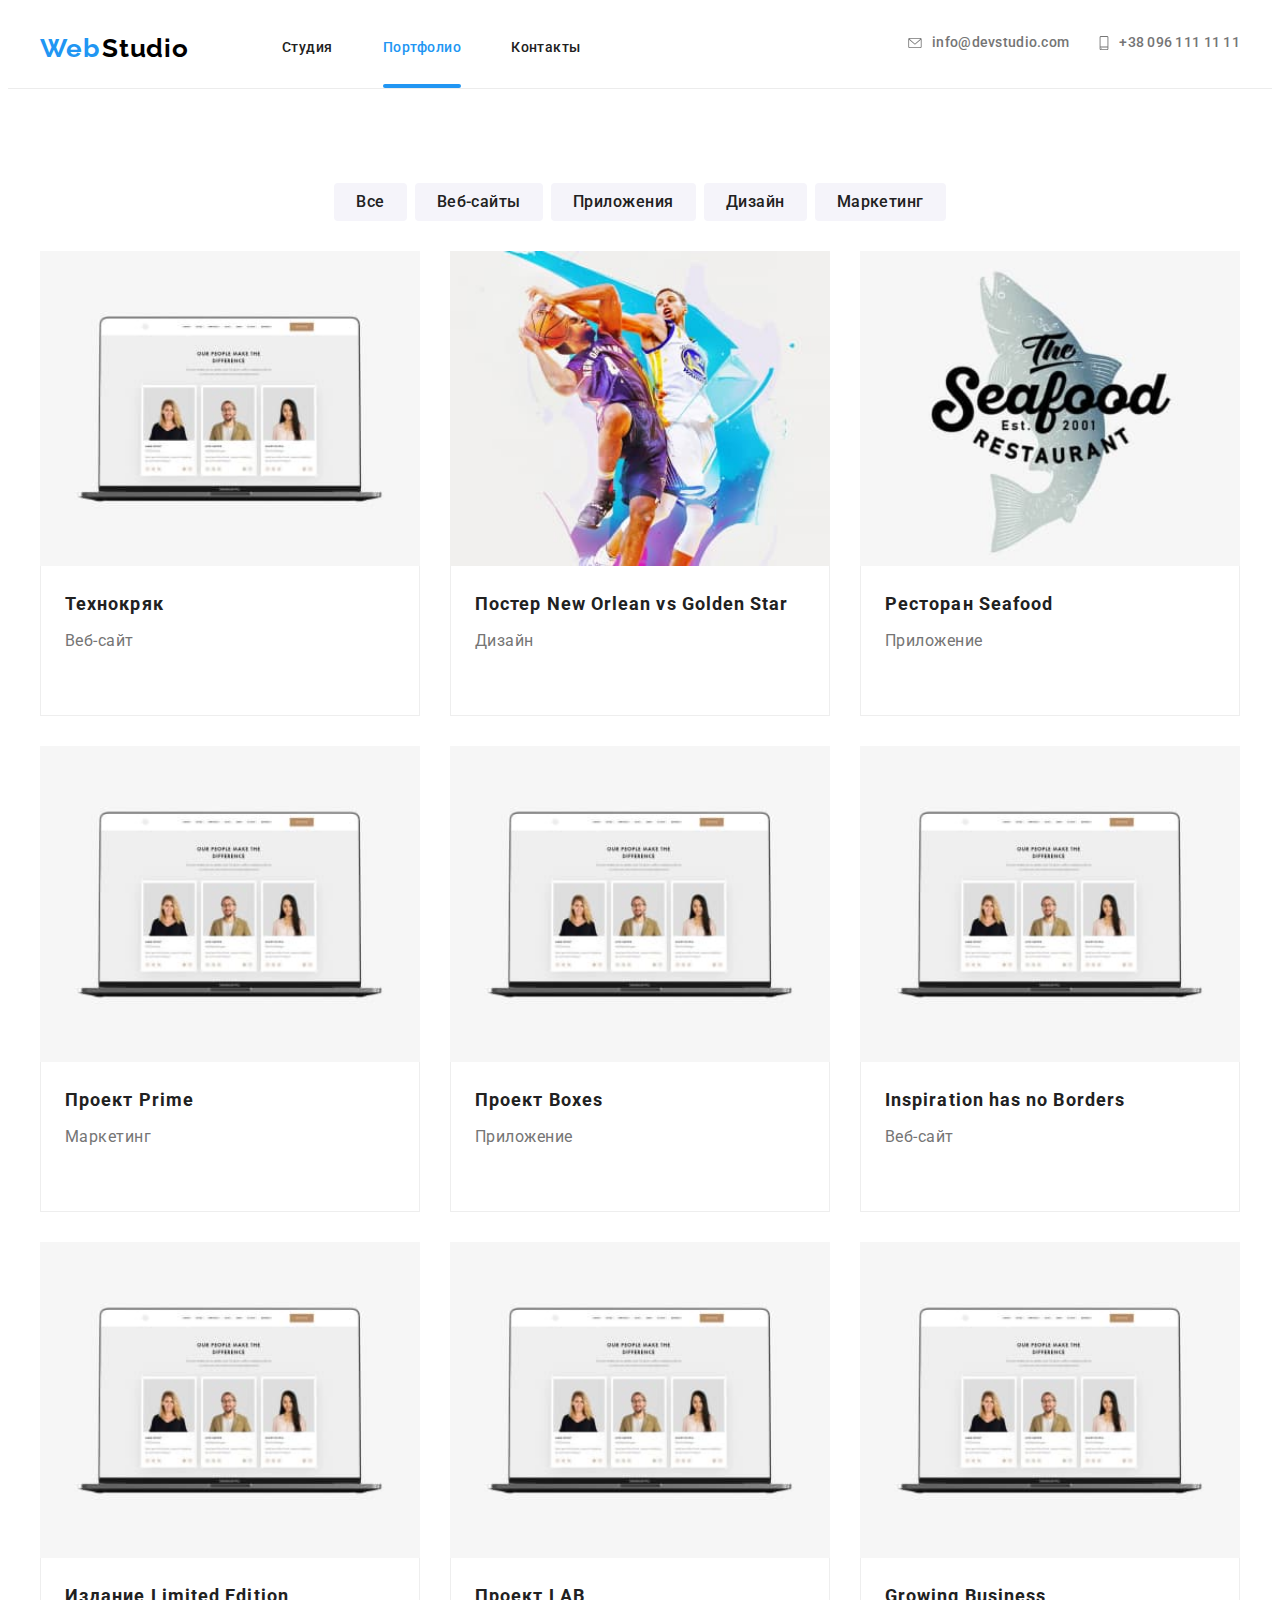
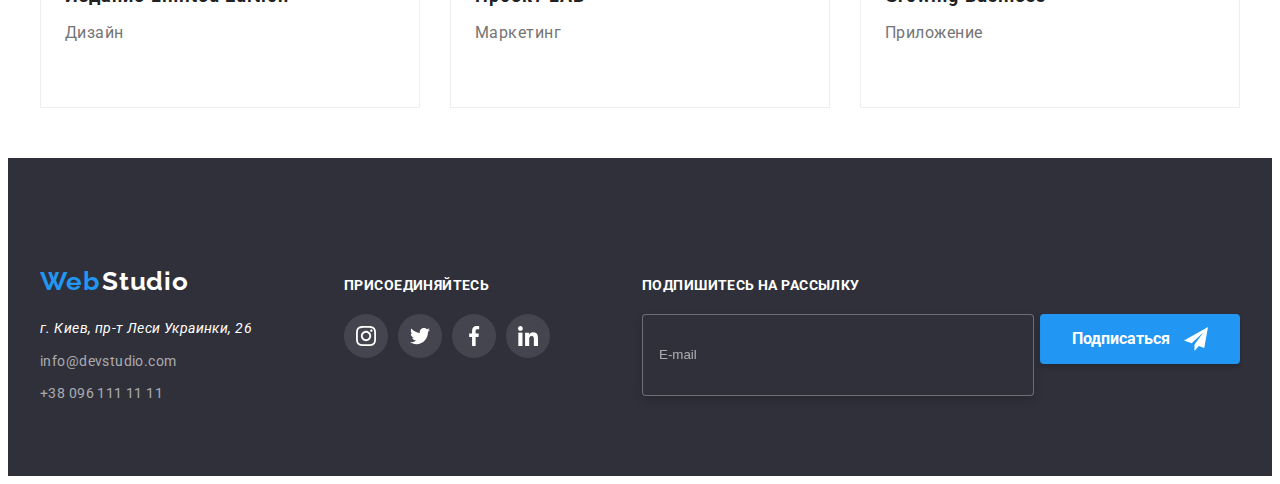
==== commit 125a6ba2: "делает адаптивную вёрстку на portfolio" ====
--- a/portfolio.html
+++ b/portfolio.html
@@ -23,14 +23,14 @@
 <header class="header">
     <div class="container main-container">
         <nav class="header__nav flex">
-            <a href="" class="logo" lang="en">Web
+            <a href="./index.html" class="logo" lang="en">Web
                 <span class="logo-secondpart-header">Studio</span>
             </a>
             <ul class="site-nav list">
-                <li class="site-nav__item item-studio">
+                <li class="site-nav__item ">
                     <a href="./index.html" class="site-nav__link link ">Студия</a>
                 </li>
-                <li class="site-nav__item">
+                <li class="site-nav__item item-portfolio">
                     <a href="./portfolio.html" class="site-nav__link link current">Портфолио</a>
                 </li>
                 <li class="site-nav__item">
@@ -77,7 +77,7 @@
 
             <ul class="mobile-menu__nav  list">
                 <li class="mobile-menu__item">
-                    <a href="" class="mobile-menu__link link ">Студия</a>
+                    <a href="./index.html" class="mobile-menu__link link ">Студия</a>
                 </li>
                 <li class="mobile-menu__item">
                     <a href="./portfolio.html" class="mobile-menu__link link current ">Портфолио</a>
@@ -130,7 +130,7 @@
 </header>
     <main>
         <!--Секция FILTER-->
-        <section class="section filter">
+         <section class=" section filter"> 
             <div class="container">
                 <ul class="filter__list list">
                     <li class="filter__item">
@@ -151,11 +151,27 @@
                 </ul>
                 <!-- PORTFOLIO-->
     
-                <ul class="portfolio list">
-                    <li class="portfolio__item">
-                        <a href="" class="portfolio__link link">
-                            <div class="portfolio__img-overlay">
-                                <img src="./images/projects/img1.jpg" alt="Веб-сайт Технокряк" width="370">
+                 <ul class="portfolio list"> 
+                    <li class="portfolio__item">
+                        <a href="" class="portfolio__link link">
+                            <div class="portfolio__img-overlay">
+                                <!-- <img src="./images/projects/img1.jpg" 
+                                alt="Веб-сайт Технокряк" 
+                                width="370"> -->
+                                <img class="portfolio__img" 
+                                              srcset="
+                                                ./images/projects/img1-354.jpg 354w,
+                                                ./images/projects/img1-370.jpg 370w,
+                                                ./images/projects/img1-450.jpg 450w,
+                                                ./images/projects/img1-708.jpg 708w,
+                                                ./images/projects/img1-740.jpg 740w,
+                                                ./images/projects/img1-900.jpg 900w
+                                              " sizes="(min-width: 1200px) 354px, 
+                                              (min-width: 768px) 370px, 
+                                              (min-width: 480px) 450px, 290px "
+                                    src="./images/projects/img1-354.jpg" 
+                                    alt="Веб-сайт Технокряк" />
+
                                 <p class="portfolio__wrapper">Технокряк это современная площадка распространения
                                     коронавируса. Компании используют эту платформу для цифрового
                                     шпионажа и атак на защищённые сервера конкурентов.</p>
@@ -169,9 +185,23 @@
                     <li class="portfolio__item">
                         <a href="" class="portfolio__link link">
                             <div class="portfolio__img-overlay">
-                                <img class="border__img" src="./images/projects/img2.jpg"
-                                    alt="Дизайн постера New Orlean vs Golden Star" width="370">
-                                <p class="portfolio__wrapper">Lorem ipsum, dolor sit amet consectetur adipisicing elit.
+                                <!-- <img class="border__img" src="./images/projects/img2.jpg"
+                                    alt="Дизайн постера New Orlean vs Golden Star" width="370"> -->
+                                
+                                <img class="portfolio__img"
+                                               srcset="
+                                                ./images/projects/img2-354.jpg 354w,
+                                                ./images/projects/img2-370.jpg 370w,
+                                                ./images/projects/img2-450.jpg 450w,
+                                                ./images/projects/img2-708.jpg 708w,
+                                                ./images/projects/img2-740.jpg 740w,
+                                                ./images/projects/img2-900.jpg 900w
+                                              " sizes="(min-width: 1200px) 354px, 
+                                              (min-width: 768px) 370px, 
+                                              (min-width: 480px) 450px, 290px "
+                                    src="./images/projects/img2-354.jpg" 
+                                    alt="Дизайн постера New Orlean vs Golden Star" />
+                                    <p class="portfolio__wrapper">Lorem ipsum, dolor sit amet consectetur adipisicing elit.
                                     Aperiam deserunt mollitia ipsam natus necessitatibus veritatis eaque culpa, omnis
                                     delectus accusantium?</p>
                             </div>
@@ -184,9 +214,20 @@
                     <li class="portfolio__item">
                         <a href="" class="portfolio__link link">
                             <div class="portfolio__img-overlay">
-                                <img class="border__img" src="./images/projects/img3.jpg"
-                                    alt="Приложение для Ресторана Seafood" width="370">
-                                <p class="portfolio__wrapper"> Lorem ipsum, dolor sit amet consectetur adipisicing elit.
+                                <!-- <img class="border__img" src="./images/projects/img3.jpg"
+                                    alt="Приложение для Ресторана Seafood" width="370"> -->
+                                    <img class="portfolio__img" srcset="
+                                                ./images/projects/img3-354.jpg 354w,
+                                                ./images/projects/img3-370.jpg 370w,
+                                                ./images/projects/img3-450.jpg 450w,
+                                                ./images/projects/img3-708.jpg 708w,
+                                                ./images/projects/img3-740.jpg 740w,
+                                                ./images/projects/img3-900.jpg 900w
+                                              " sizes="(min-width: 1200px) 354px, 
+                                              (min-width: 768px) 370px, 
+                                              (min-width: 480px) 450px, 290px " src="./images/projects/img3-354.jpg"
+                                   alt="Приложение для Ресторана Seafood" />
+                                    <p class="portfolio__wrapper"> Lorem ipsum, dolor sit amet consectetur adipisicing elit.
                                     Aperiam deserunt mollitia ipsam natus necessitatibus
                                     veritatis eaque culpa, omnis delectus accusantium?</p>
                             </div>
@@ -199,8 +240,19 @@
                     <li class="portfolio__item">
                         <a href="" class="portfolio__link link">
                             <div class="portfolio__img-overlay">
-                                <img class="border__img" src="./images/projects/img4.jpg" alt="Маркетинг для Проекта Prime"
-                                    width="370">
+                                <!-- <img class="border__img" src="./images/projects/img4.jpg" alt="Маркетинг для Проекта Prime"
+                                    width="370"> -->
+<img class="portfolio__img" srcset="
+                                                ./images/projects/img1-354.jpg 354w,
+                                                ./images/projects/img1-370.jpg 370w,
+                                                ./images/projects/img1-450.jpg 450w,
+                                                ./images/projects/img1-708.jpg 708w,
+                                                ./images/projects/img1-740.jpg 740w,
+                                                ./images/projects/img1-900.jpg 900w
+                                              " sizes="(min-width: 1200px) 354px, 
+                                              (min-width: 768px) 370px, 
+                                              (min-width: 480px) 450px, 290px " src="./images/projects/img1-354.jpg"
+    alt="Веб-сайт Технокряк" />
                                 <p class="portfolio__wrapper">Lorem ipsum, dolor sit amet consectetur adipisicing elit.
                                     Aperiam deserunt mollitia ipsam natus necessitatibus
                                     veritatis eaque culpa, omnis delectus accusantium?</p>
@@ -214,8 +266,20 @@
                     <li class="portfolio__item">
                         <a href="" class="portfolio__link link">
                             <div class="portfolio__img-overlay">
-                                <img class="border__img" src="./images/projects/img5.jpg" alt="Приложение для Проекта Boxes"
-                                    width="370">
+                                <!-- <img class="border__img" src="./images/projects/img5.jpg" alt="Приложение для Проекта Boxes"
+                                    width="370"> -->
+<img class="portfolio__img" srcset="
+                                                ./images/projects/img1-354.jpg 354w,
+                                                ./images/projects/img1-370.jpg 370w,
+                                                ./images/projects/img1-450.jpg 450w,
+                                                ./images/projects/img1-708.jpg 708w,
+                                                ./images/projects/img1-740.jpg 740w,
+                                                ./images/projects/img1-900.jpg 900w
+                                              " sizes="(min-width: 1200px) 354px, 
+                                              (min-width: 768px) 370px, 
+                                              (min-width: 480px) 450px, 290px " src="./images/projects/img1-354.jpg"
+    alt="Веб-сайт Технокряк" />
+                                
                                 <p class="portfolio__wrapper">Lorem ipsum, dolor sit amet consectetur adipisicing elit.
                                     Aperiam deserunt mollitia ipsam natus necessitatibus
                                     veritatis eaque culpa, omnis delectus accusantium?</p>
@@ -229,9 +293,20 @@
                     <li class="portfolio__item">
                         <a href="" class="portfolio__link link">
                             <div class="portfolio__img-overlay">
-                                <img class="border__img" src="./images/projects/img6.jpg"
-                                    alt="Веб-сайт для Inspiration has no Borders" width="370">
-                                <p class="portfolio__wrapper">Lorem ipsum, dolor sit amet consectetur adipisicing elit.
+                                <!-- <img class="border__img" src="./images/projects/img6.jpg"
+                                    alt="Веб-сайт для Inspiration has no Borders" width="370"> -->
+<img class="portfolio__img" srcset="
+                                                ./images/projects/img1-354.jpg 354w,
+                                                ./images/projects/img1-370.jpg 370w,
+                                                ./images/projects/img1-450.jpg 450w,
+                                                ./images/projects/img1-708.jpg 708w,
+                                                ./images/projects/img1-740.jpg 740w,
+                                                ./images/projects/img1-900.jpg 900w
+                                              " sizes="(min-width: 1200px) 354px, 
+                                              (min-width: 768px) 370px, 
+                                              (min-width: 480px) 450px, 290px " src="./images/projects/img1-354.jpg"
+    alt="Веб-сайт Технокряк" />
+                                    <p class="portfolio__wrapper">Lorem ipsum, dolor sit amet consectetur adipisicing elit.
                                     Aperiam deserunt mollitia ipsam natus necessitatibus
                                     veritatis eaque culpa, omnis delectus accusantium?</p>
                             </div>
@@ -244,9 +319,21 @@
                     <li class="portfolio__item">
                         <a href="" class="portfolio__link link">
                             <div class="portfolio__img-overlay">
-                                <img class="border__img" src="./images/projects/img7.jpg"
-                                    alt="Дизайн для Издания Limited Edition" width="370">
-                                <p class="portfolio__wrapper">Lorem ipsum, dolor sit amet consectetur adipisicing elit.
+                                <!-- <img class="border__img" src="./images/projects/img7.jpg"
+                                    alt="Дизайн для Издания Limited Edition" width="370"> -->
+                               
+<img class="portfolio__img" srcset="
+                                                ./images/projects/img1-354.jpg 354w,
+                                                ./images/projects/img1-370.jpg 370w,
+                                                ./images/projects/img1-450.jpg 450w,
+                                                ./images/projects/img1-708.jpg 708w,
+                                                ./images/projects/img1-740.jpg 740w,
+                                                ./images/projects/img1-900.jpg 900w
+                                              " sizes="(min-width: 1200px) 354px, 
+                                              (min-width: 768px) 370px, 
+                                              (min-width: 480px) 450px, 290px " src="./images/projects/img1-354.jpg"
+    alt="Веб-сайт Технокряк" />
+                                    <p class="portfolio__wrapper">Lorem ipsum, dolor sit amet consectetur adipisicing elit.
                                     Aperiam deserunt mollitia ipsam natus necessitatibus
                                     veritatis eaque culpa, omnis delectus accusantium?</p>
                             </div>
@@ -259,8 +346,19 @@
                     <li class="portfolio__item">
                         <a href="" class="portfolio__link link">
                             <div class="portfolio__img-overlay">
-                                <img class="border__img" src="./images/projects/img8.jpg" alt="Маркетинг для Проекта LAB"
-                                    width="370">
+                                <!-- <img class="border__img" src="./images/projects/img8.jpg" alt="Маркетинг для Проекта LAB"
+                                    width="370"> -->
+<img class="portfolio__img" srcset="
+                                                ./images/projects/img1-354.jpg 354w,
+                                                ./images/projects/img1-370.jpg 370w,
+                                                ./images/projects/img1-450.jpg 450w,
+                                                ./images/projects/img1-708.jpg 708w,
+                                                ./images/projects/img1-740.jpg 740w,
+                                                ./images/projects/img1-900.jpg 900w
+                                              " sizes="(min-width: 1200px) 354px, 
+                                              (min-width: 768px) 370px, 
+                                              (min-width: 480px) 450px, 290px " src="./images/projects/img1-354.jpg"
+    alt="Веб-сайт Технокряк" />
                                 <p class="portfolio__wrapper">Lorem ipsum, dolor sit amet consectetur adipisicing elit.
                                     Aperiam deserunt mollitia ipsam natus necessitatibus
                                     veritatis eaque culpa, omnis delectus accusantium?</p>
@@ -274,9 +372,20 @@
                     <li class="portfolio__item">
                         <a href="" class="portfolio__link link">
                             <div class="portfolio__img-overlay">
-                                <img class="border__img" src="./images/projects/img9.jpg"
-                                    alt="Приложение для Growing Business" width="370">
-                                <p class="portfolio__wrapper">Lorem ipsum, dolor sit amet consectetur adipisicing elit.
+                                <!-- <img class="border__img" src="./images/projects/img9.jpg"
+                                    alt="Приложение для Growing Business" width="370"> -->
+<img class="portfolio__img" srcset="
+                                                ./images/projects/img1-354.jpg 354w,
+                                                ./images/projects/img1-370.jpg 370w,
+                                                ./images/projects/img1-450.jpg 450w,
+                                                ./images/projects/img1-708.jpg 708w,
+                                                ./images/projects/img1-740.jpg 740w,
+                                                ./images/projects/img1-900.jpg 900w
+                                              " sizes="(min-width: 1200px) 354px, 
+                                              (min-width: 768px) 370px, 
+                                              (min-width: 480px) 450px, 290px " src="./images/projects/img1-354.jpg"
+    alt="Веб-сайт Технокряк" />
+                                    <p class="portfolio__wrapper">Lorem ipsum, dolor sit amet consectetur adipisicing elit.
                                     Aperiam deserunt mollitia ipsam natus necessitatibus
                                     veritatis eaque culpa, omnis delectus accusantium?</p>
                             </div>
@@ -297,7 +406,7 @@
         <div class="container ">
     
             <div class="part-adress">
-                <a href="" class="logo" lang="en">Web
+                <a href="./index.html" class="logo" lang="en">Web
                     <span class="logo-secondpart-footer">Studio</span>
                 </a>
                 <address class="footer__adress">
--- a/sass/main.css
+++ b/sass/main.css
@@ -410,8 +410,7 @@
 }
 
 .filter {
-  padding-top: 94px;
-  padding-bottom: 94px;
+  padding-bottom: 40px;
 }
 
 .filter__btn {
@@ -447,18 +446,43 @@
   display: -webkit-box;
   display: -ms-flexbox;
   display: flex;
-  -webkit-box-pack: center;
-      -ms-flex-pack: center;
-          justify-content: center;
+  -ms-flex-wrap: wrap;
+      flex-wrap: wrap;
+  -webkit-box-pack: start;
+      -ms-flex-pack: start;
+          justify-content: start;
   margin-top: -8px;
   margin-left: -8px;
-  margin-bottom: 50px;
 }
 
 .filter__item {
   text-align: center;
   margin-top: 8px;
   margin-left: 8px;
+}
+
+@media screen and (min-width: 768px) {
+  .filter__list {
+    -webkit-box-pack: center;
+        -ms-flex-pack: center;
+            justify-content: center;
+  }
+  .filter {
+    padding-bottom: 60px;
+  }
+}
+
+@media screen and (min-width: 1200px) {
+  .filter {
+    padding-bottom: 50px;
+  }
+  .filter__list {
+    -ms-flex-wrap: nowrap;
+        flex-wrap: nowrap;
+    -webkit-box-pack: center;
+        -ms-flex-pack: center;
+            justify-content: center;
+  }
 }
 
 @media screen and (max-width: 767px) {
@@ -1365,14 +1389,9 @@
   }
 }
 
-.portfolio {
-  display: -webkit-box;
-  display: -ms-flexbox;
-  display: flex;
-  -ms-flex-wrap: wrap;
-      flex-wrap: wrap;
-  margin-top: -30px;
-  margin-left: -30px;
+.portfolio__img {
+  width: 100%;
+  text-align: center;
 }
 
 .portfolio__wrapper {
@@ -1403,21 +1422,12 @@
           transform: translateY(0%);
 }
 
-.portfolio__item {
-  -ms-flex-preferred-size: calc((100% - 90px) / 3);
-      flex-basis: calc((100% - 90px) / 3);
-  margin-top: 30px;
-  margin-left: 30px;
-}
-
-.portfolio__item:hover, .portfolio__item:focus {
-  -webkit-filter: drop-shadow(0px 4px 4px rgba(0, 0, 0, 0.25));
-          filter: drop-shadow(0px 4px 4px rgba(0, 0, 0, 0.25));
-  color: var(--secondary-text-color);
-}
-
-.portfolio__item:nth-child(3n) {
-  margin-right: 0px;
+.portfolio__item:first-child {
+  margin-top: 40px;
+}
+
+.portfolio__item:not(:last-child) {
+  margin-bottom: 30px;
 }
 
 .portfolio__subtitle {
@@ -1455,4 +1465,75 @@
   position: relative;
   overflow: hidden;
 }
+
+@media screen and (min-width: 768px) {
+  .portfolio {
+    display: -webkit-box;
+    display: -ms-flexbox;
+    display: flex;
+    -ms-flex-wrap: wrap;
+        flex-wrap: wrap;
+    padding-bottom: 0;
+    margin-top: -30px;
+    margin-left: -30px;
+  }
+  .portfolio__item {
+    -ms-flex-preferred-size: calc((100% - 60px) / 2);
+        flex-basis: calc((100% - 60px) / 2);
+    margin-top: 30px;
+    margin-left: 30px;
+  }
+  .portfolio__item:hover, .portfolio__item:focus {
+    -webkit-filter: drop-shadow(0px 4px 4px rgba(0, 0, 0, 0.25));
+            filter: drop-shadow(0px 4px 4px rgba(0, 0, 0, 0.25));
+    color: var(--secondary-text-color);
+  }
+  .portfolio__item:nth-child(3n) {
+    margin-right: 0px;
+  }
+  .portfolio__item:first-child {
+    margin-top: 0;
+  }
+  .portfolio__item:not(:last-child) {
+    margin-bottom: 0px;
+  }
+  .portfolio__item:nth-child(-n + 2) {
+    margin-top: 60px;
+  }
+  .portfolio__subtitle:nth-child(-n + 2) {
+    min-height: 146px;
+  }
+}
+
+@media screen and (min-width: 1200px) {
+  .portfolio {
+    display: -webkit-box;
+    display: -ms-flexbox;
+    display: flex;
+    -ms-flex-wrap: wrap;
+        flex-wrap: wrap;
+    margin-top: -30px;
+    margin-left: -30px;
+  }
+  .portfolio__item {
+    -ms-flex-preferred-size: calc((100% - 90px) / 3);
+        flex-basis: calc((100% - 90px) / 3);
+    margin-top: 30px;
+    margin-left: 30px;
+  }
+  .portfolio__item:hover, .portfolio__item:focus {
+    -webkit-filter: drop-shadow(0px 4px 4px rgba(0, 0, 0, 0.25));
+            filter: drop-shadow(0px 4px 4px rgba(0, 0, 0, 0.25));
+    color: var(--secondary-text-color);
+  }
+  .portfolio__item:nth-child(3n) {
+    margin-right: 0px;
+  }
+  .portfolio__item:nth-child(3) {
+    margin-top: 60px;
+  }
+  .portfolio__subtitle:nth-child(n + 1) {
+    min-height: 109px;
+  }
+}
 /*# sourceMappingURL=main.css.map */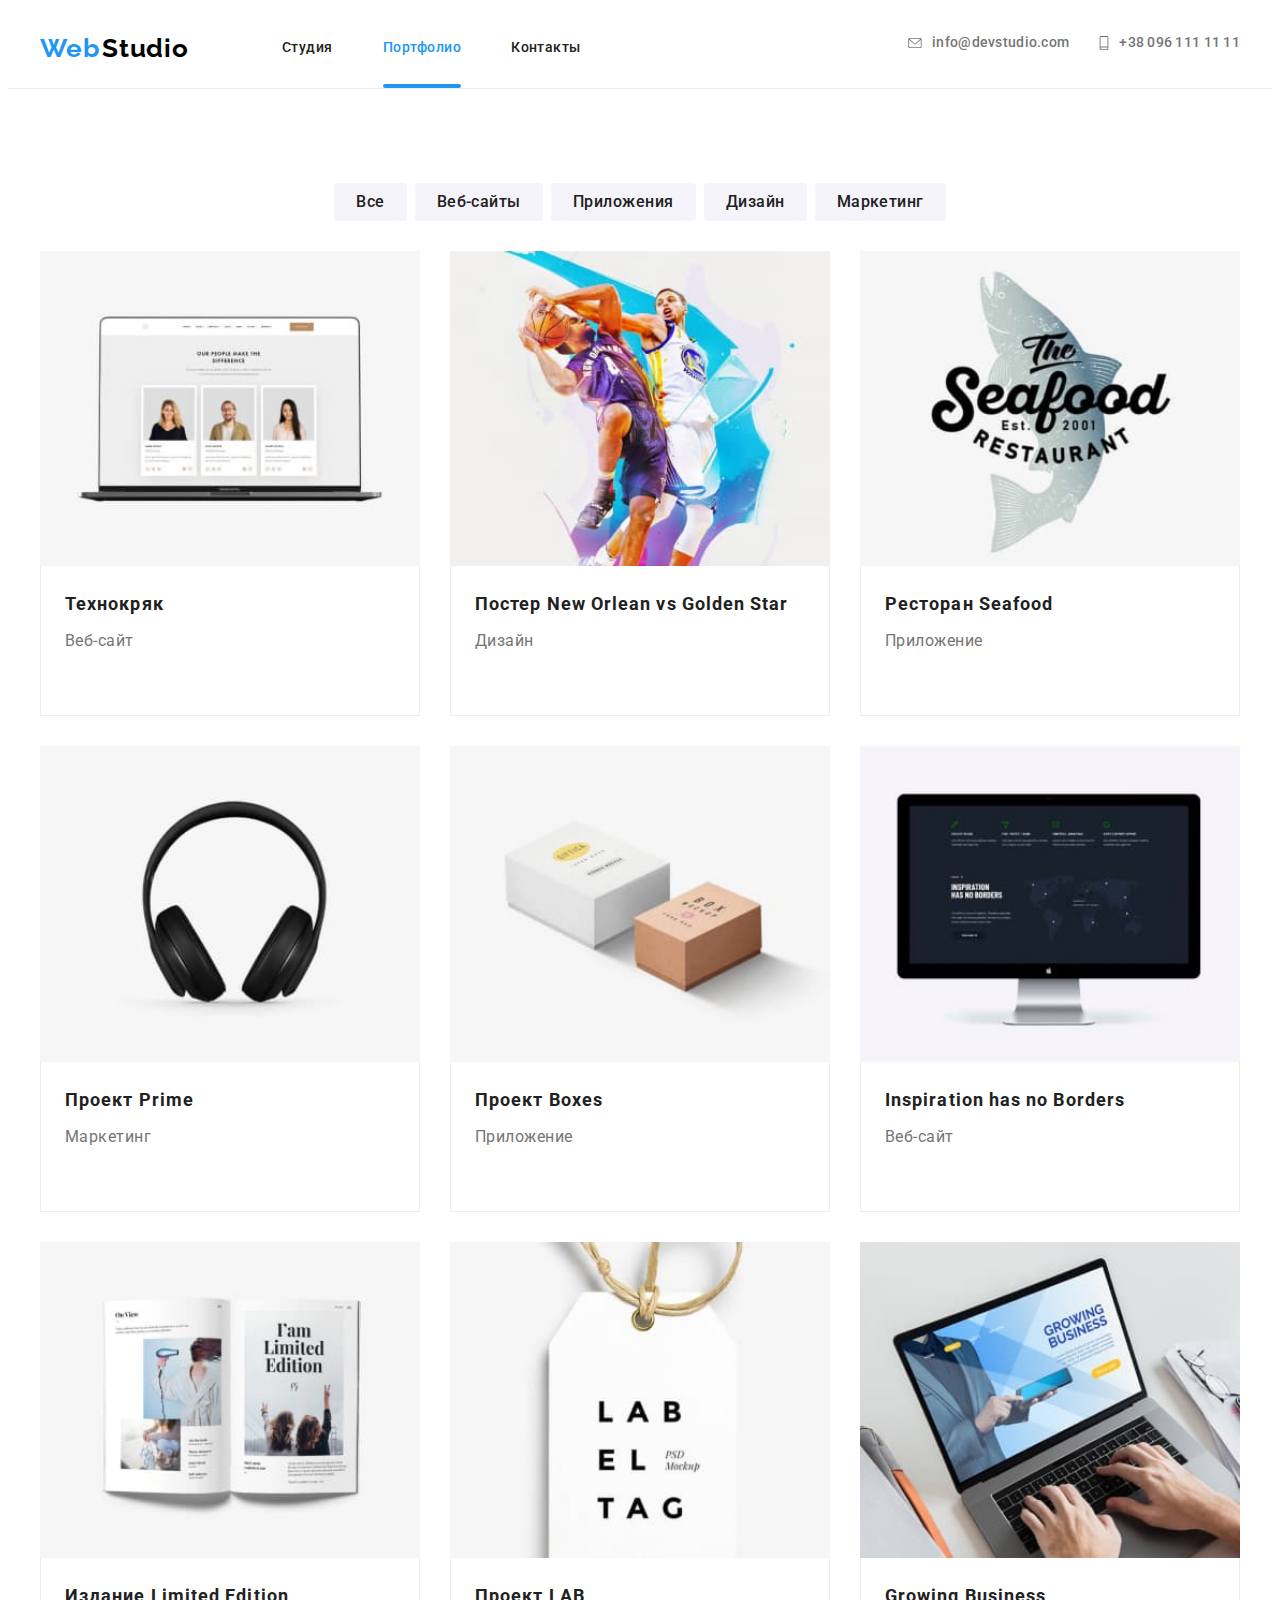
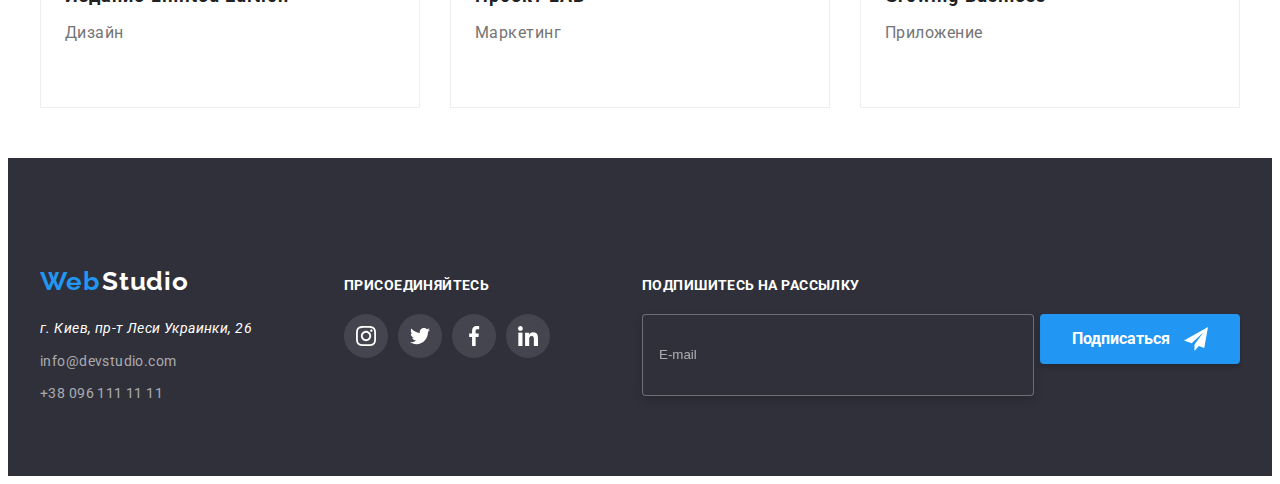
==== commit 108e2167: "прописывает z-index для mobile-menu" ====
--- a/portfolio.html
+++ b/portfolio.html
@@ -13,8 +13,8 @@
     <link rel="stylesheet"
         href="https://fonts.googleapis.com/css2?family=Raleway:wght@700&family=Roboto:wght@400;500;700;900&display=swap">
   
-    <link rel="stylesheet" href="./sass/main.css" />
-    <!-- <link rel="stylesheet" href="./css/main.min.css"> -->
+    <!-- <link rel="stylesheet" href="./sass/main.css" /> -->
+    <link rel="stylesheet" href="./css/main.min.css">
 </head>
 
 <body>
@@ -240,19 +240,20 @@
                     <li class="portfolio__item">
                         <a href="" class="portfolio__link link">
                             <div class="portfolio__img-overlay">
-                                <!-- <img class="border__img" src="./images/projects/img4.jpg" alt="Маркетинг для Проекта Prime"
+                                <!-- <img class="border__img" src="./images/projects/img4.jpg" 
+                                    alt="Маркетинг для Проекта Prime"
                                     width="370"> -->
-<img class="portfolio__img" srcset="
-                                                ./images/projects/img1-354.jpg 354w,
-                                                ./images/projects/img1-370.jpg 370w,
-                                                ./images/projects/img1-450.jpg 450w,
-                                                ./images/projects/img1-708.jpg 708w,
-                                                ./images/projects/img1-740.jpg 740w,
-                                                ./images/projects/img1-900.jpg 900w
-                                              " sizes="(min-width: 1200px) 354px, 
-                                              (min-width: 768px) 370px, 
-                                              (min-width: 480px) 450px, 290px " src="./images/projects/img1-354.jpg"
-    alt="Веб-сайт Технокряк" />
+                                    <img class="portfolio__img" srcset="
+                                                ./images/projects/img4-354.jpg 354w,
+                                                ./images/projects/img4-370.jpg 370w,
+                                                ./images/projects/img4-450.jpg 450w,
+                                                ./images/projects/img4-708.jpg 708w,
+                                                ./images/projects/img4-740.jpg 740w,
+                                                ./images/projects/img4-900.jpg 900w
+                                              " sizes="(min-width: 1200px) 354px, 
+                                              (min-width: 768px) 370px, 
+                                              (min-width: 480px) 450px, 290px " src="./images/projects/img4-354.jpg"
+                                      alt="Маркетинг для Проекта Prime" />
                                 <p class="portfolio__wrapper">Lorem ipsum, dolor sit amet consectetur adipisicing elit.
                                     Aperiam deserunt mollitia ipsam natus necessitatibus
                                     veritatis eaque culpa, omnis delectus accusantium?</p>
@@ -266,19 +267,20 @@
                     <li class="portfolio__item">
                         <a href="" class="portfolio__link link">
                             <div class="portfolio__img-overlay">
-                                <!-- <img class="border__img" src="./images/projects/img5.jpg" alt="Приложение для Проекта Boxes"
+                                <!-- <img class="border__img" src="./images/projects/img5.jpg" 
+                                    alt="Приложение для Проекта Boxes"
                                     width="370"> -->
-<img class="portfolio__img" srcset="
-                                                ./images/projects/img1-354.jpg 354w,
-                                                ./images/projects/img1-370.jpg 370w,
-                                                ./images/projects/img1-450.jpg 450w,
-                                                ./images/projects/img1-708.jpg 708w,
-                                                ./images/projects/img1-740.jpg 740w,
-                                                ./images/projects/img1-900.jpg 900w
-                                              " sizes="(min-width: 1200px) 354px, 
-                                              (min-width: 768px) 370px, 
-                                              (min-width: 480px) 450px, 290px " src="./images/projects/img1-354.jpg"
-    alt="Веб-сайт Технокряк" />
+                                <img class="portfolio__img" srcset="
+                                                ./images/projects/img5-354.jpg 354w,
+                                                ./images/projects/img5-370.jpg 370w,
+                                                ./images/projects/img5-450.jpg 450w,
+                                                ./images/projects/img5-708.jpg 708w,
+                                                ./images/projects/img5-740.jpg 740w,
+                                                ./images/projects/img5-900.jpg 900w
+                                              " sizes="(min-width: 1200px) 354px, 
+                                              (min-width: 768px) 370px, 
+                                              (min-width: 480px) 450px, 290px " src="./images/projects/img5-354.jpg"
+                                 alt="Приложение для Проекта Boxes" />
                                 
                                 <p class="portfolio__wrapper">Lorem ipsum, dolor sit amet consectetur adipisicing elit.
                                     Aperiam deserunt mollitia ipsam natus necessitatibus
@@ -295,17 +297,17 @@
                             <div class="portfolio__img-overlay">
                                 <!-- <img class="border__img" src="./images/projects/img6.jpg"
                                     alt="Веб-сайт для Inspiration has no Borders" width="370"> -->
-<img class="portfolio__img" srcset="
-                                                ./images/projects/img1-354.jpg 354w,
-                                                ./images/projects/img1-370.jpg 370w,
-                                                ./images/projects/img1-450.jpg 450w,
-                                                ./images/projects/img1-708.jpg 708w,
-                                                ./images/projects/img1-740.jpg 740w,
-                                                ./images/projects/img1-900.jpg 900w
-                                              " sizes="(min-width: 1200px) 354px, 
-                                              (min-width: 768px) 370px, 
-                                              (min-width: 480px) 450px, 290px " src="./images/projects/img1-354.jpg"
-    alt="Веб-сайт Технокряк" />
+                                <img class="portfolio__img" srcset="
+                                                ./images/projects/img6-354.jpg 354w,
+                                                ./images/projects/img6-370.jpg 370w,
+                                                ./images/projects/img6-450.jpg 450w,
+                                                ./images/projects/img6-708.jpg 708w,
+                                                ./images/projects/img6-740.jpg 740w,
+                                                ./images/projects/img6-900.jpg 900w
+                                              " sizes="(min-width: 1200px) 354px, 
+                                              (min-width: 768px) 370px, 
+                                              (min-width: 480px) 450px, 290px " src="./images/projects/img6-354.jpg"
+                                    alt="Веб-сайт для Inspiration has no Borders" />
                                     <p class="portfolio__wrapper">Lorem ipsum, dolor sit amet consectetur adipisicing elit.
                                     Aperiam deserunt mollitia ipsam natus necessitatibus
                                     veritatis eaque culpa, omnis delectus accusantium?</p>
@@ -322,17 +324,17 @@
                                 <!-- <img class="border__img" src="./images/projects/img7.jpg"
                                     alt="Дизайн для Издания Limited Edition" width="370"> -->
                                
-<img class="portfolio__img" srcset="
-                                                ./images/projects/img1-354.jpg 354w,
-                                                ./images/projects/img1-370.jpg 370w,
-                                                ./images/projects/img1-450.jpg 450w,
-                                                ./images/projects/img1-708.jpg 708w,
-                                                ./images/projects/img1-740.jpg 740w,
-                                                ./images/projects/img1-900.jpg 900w
-                                              " sizes="(min-width: 1200px) 354px, 
-                                              (min-width: 768px) 370px, 
-                                              (min-width: 480px) 450px, 290px " src="./images/projects/img1-354.jpg"
-    alt="Веб-сайт Технокряк" />
+                                    <img class="portfolio__img" srcset="
+                                                ./images/projects/img7-354.jpg 354w,
+                                                ./images/projects/img7-370.jpg 370w,
+                                                ./images/projects/img7-450.jpg 450w,
+                                                ./images/projects/img7-708.jpg 708w,
+                                                ./images/projects/img7-740.jpg 740w,
+                                                ./images/projects/img7-900.jpg 900w
+                                              " sizes="(min-width: 1200px) 354px, 
+                                              (min-width: 768px) 370px, 
+                                              (min-width: 480px) 450px, 290px " src="./images/projects/img7-354.jpg"
+                                    alt="Дизайн для Издания Limited Edition" />
                                     <p class="portfolio__wrapper">Lorem ipsum, dolor sit amet consectetur adipisicing elit.
                                     Aperiam deserunt mollitia ipsam natus necessitatibus
                                     veritatis eaque culpa, omnis delectus accusantium?</p>
@@ -346,19 +348,20 @@
                     <li class="portfolio__item">
                         <a href="" class="portfolio__link link">
                             <div class="portfolio__img-overlay">
-                                <!-- <img class="border__img" src="./images/projects/img8.jpg" alt="Маркетинг для Проекта LAB"
+                                <!-- <img class="border__img" src="./images/projects/img8.jpg" 
+                                    alt="Маркетинг для Проекта LAB"
                                     width="370"> -->
-<img class="portfolio__img" srcset="
-                                                ./images/projects/img1-354.jpg 354w,
-                                                ./images/projects/img1-370.jpg 370w,
-                                                ./images/projects/img1-450.jpg 450w,
-                                                ./images/projects/img1-708.jpg 708w,
-                                                ./images/projects/img1-740.jpg 740w,
-                                                ./images/projects/img1-900.jpg 900w
-                                              " sizes="(min-width: 1200px) 354px, 
-                                              (min-width: 768px) 370px, 
-                                              (min-width: 480px) 450px, 290px " src="./images/projects/img1-354.jpg"
-    alt="Веб-сайт Технокряк" />
+                                    <img class="portfolio__img" srcset="
+                                                ./images/projects/img8-354.jpg 354w,
+                                                ./images/projects/img8-370.jpg 370w,
+                                                ./images/projects/img8-450.jpg 450w,
+                                                ./images/projects/img8-708.jpg 708w,
+                                                ./images/projects/img8-740.jpg 740w,
+                                                ./images/projects/img8-900.jpg 900w
+                                              " sizes="(min-width: 1200px) 354px, 
+                                              (min-width: 768px) 370px, 
+                                              (min-width: 480px) 450px, 290px " src="./images/projects/img8-354.jpg"
+                                    alt="Маркетинг для Проекта LAB" />
                                 <p class="portfolio__wrapper">Lorem ipsum, dolor sit amet consectetur adipisicing elit.
                                     Aperiam deserunt mollitia ipsam natus necessitatibus
                                     veritatis eaque culpa, omnis delectus accusantium?</p>
@@ -374,17 +377,17 @@
                             <div class="portfolio__img-overlay">
                                 <!-- <img class="border__img" src="./images/projects/img9.jpg"
                                     alt="Приложение для Growing Business" width="370"> -->
-<img class="portfolio__img" srcset="
-                                                ./images/projects/img1-354.jpg 354w,
-                                                ./images/projects/img1-370.jpg 370w,
-                                                ./images/projects/img1-450.jpg 450w,
-                                                ./images/projects/img1-708.jpg 708w,
-                                                ./images/projects/img1-740.jpg 740w,
-                                                ./images/projects/img1-900.jpg 900w
-                                              " sizes="(min-width: 1200px) 354px, 
-                                              (min-width: 768px) 370px, 
-                                              (min-width: 480px) 450px, 290px " src="./images/projects/img1-354.jpg"
-    alt="Веб-сайт Технокряк" />
+                                    <img class="portfolio__img" srcset="
+                                                ./images/projects/img9-354.jpg 354w,
+                                                ./images/projects/img9-370.jpg 370w,
+                                                ./images/projects/img9-450.jpg 450w,
+                                                ./images/projects/img9-708.jpg 708w,
+                                                ./images/projects/img9-740.jpg 740w,
+                                                ./images/projects/img9-900.jpg 900w
+                                              " sizes="(min-width: 1200px) 354px, 
+                                              (min-width: 768px) 370px, 
+                                              (min-width: 480px) 450px, 290px " src="./images/projects/img9-354.jpg"
+                                    alt="Приложение для Growing Business" />
                                     <p class="portfolio__wrapper">Lorem ipsum, dolor sit amet consectetur adipisicing elit.
                                     Aperiam deserunt mollitia ipsam natus necessitatibus
                                     veritatis eaque culpa, omnis delectus accusantium?</p>
--- a/sass/main.css
+++ b/sass/main.css
@@ -494,6 +494,7 @@
     height: 100vh;
     background-color: #fff;
     overflow: auto;
+    z-index: 100;
     opacity: 0;
     visibility: hidden;
     pointer-events: none;
--- a/css/main.min.css
+++ b/css/main.min.css
@@ -126,17 +126,17 @@
 .modal-btn {
   display: inline-block;
   -webkit-box-pack: center;
-  -ms-flex-pack: center;
-  justify-content: center;
+      -ms-flex-pack: center;
+          justify-content: center;
   -webkit-box-align: center;
-  -ms-flex-align: center;
-  align-items: center;
+      -ms-flex-align: center;
+          align-items: center;
   margin: 0 auto;
   padding: 10px 32px;
   border: transparent;
   border-radius: 4px;
   -webkit-box-shadow: 0px 4px 4px rgba(0, 0, 0, 0.15);
-  box-shadow: 0px 4px 4px rgba(0, 0, 0, 0.15);
+          box-shadow: 0px 4px 4px rgba(0, 0, 0, 0.15);
   min-width: 200px;
   text-align: center;
   color: var(--primary-white-color);
@@ -154,16 +154,15 @@
   display: flex;
   margin-top: 16px;
   -webkit-box-pack: center;
-  -ms-flex-pack: center;
-  justify-content: center;
+      -ms-flex-pack: center;
+          justify-content: center;
 }
 
 .social-list__icon {
   width: 20px;
   height: 20px;
   fill: #afb1b8;
-  -webkit-transition: fill var(--transition-duration)
-    var(--transition-timing-function);
+  -webkit-transition: fill var(--transition-duration) var(--transition-timing-function);
   transition: fill var(--transition-duration) var(--transition-timing-function);
 }
 
@@ -182,19 +181,16 @@
   height: 44px;
   border-radius: 50%;
   -webkit-box-align: center;
-  -ms-flex-align: center;
-  align-items: center;
+      -ms-flex-align: center;
+          align-items: center;
   -webkit-box-pack: center;
-  -ms-flex-pack: center;
-  justify-content: center;
-  -webkit-transition: background-color var(--transition-duration)
-    var(--transition-timing-function);
-  transition: background-color var(--transition-duration)
-    var(--transition-timing-function);
-}
-
-.social-list__link:hover,
-.social-list__link:focus {
+      -ms-flex-pack: center;
+          justify-content: center;
+  -webkit-transition: background-color var(--transition-duration) var(--transition-timing-function);
+  transition: background-color var(--transition-duration) var(--transition-timing-function);
+}
+
+.social-list__link:hover, .social-list__link:focus {
   background-color: var(--accent-color);
 }
 
@@ -206,12 +202,8 @@
   height: 100%;
   background-color: rgba(0, 0, 0, 0.2);
   z-index: 100;
-  -webkit-transition: opacity var(--transition-duration)
-      var(--transition-timing-function),
-    visibility var(--transition-duration) var(--transition-timing-function);
-  transition: opacity var(--transition-duration)
-      var(--transition-timing-function),
-    visibility var(--transition-duration) var(--transition-timing-function);
+  -webkit-transition: opacity var(--transition-duration) var(--transition-timing-function), visibility var(--transition-duration) var(--transition-timing-function);
+  transition: opacity var(--transition-duration) var(--transition-timing-function), visibility var(--transition-duration) var(--transition-timing-function);
 }
 
 .is-hidden {
@@ -225,14 +217,12 @@
   top: 50%;
   left: 50%;
   -webkit-transform: translate(-50%, -50%);
-  transform: translate(-50%, -50%);
-  width: 528px;
-  height: 581px;
+          transform: translate(-50%, -50%);
+  width: 450px;
+  height: 609px;
   background-color: #fff;
-  -webkit-box-shadow: 0px 1px 3px rgba(0, 0, 0, 0.12),
-    0px 1px 1px rgba(0, 0, 0, 0.14), 0px 2px 1px rgba(0, 0, 0, 0.2);
-  box-shadow: 0px 1px 3px rgba(0, 0, 0, 0.12), 0px 1px 1px rgba(0, 0, 0, 0.14),
-    0px 2px 1px rgba(0, 0, 0, 0.2);
+  -webkit-box-shadow: 0px 1px 3px rgba(0, 0, 0, 0.12), 0px 1px 1px rgba(0, 0, 0, 0.14), 0px 2px 1px rgba(0, 0, 0, 0.2);
+          box-shadow: 0px 1px 3px rgba(0, 0, 0, 0.12), 0px 1px 1px rgba(0, 0, 0, 0.14), 0px 2px 1px rgba(0, 0, 0, 0.2);
   border-radius: 4px;
   padding: 40px;
 }
@@ -241,8 +231,7 @@
   width: 11px;
   height: 11px;
   fill: #000;
-  -webkit-transition: color var(--transition-duration)
-    var(--transition-timing-function);
+  -webkit-transition: color var(--transition-duration) var(--transition-timing-function);
   transition: color var(--transition-duration) var(--transition-timing-function);
 }
 
@@ -264,14 +253,21 @@
   padding: 0;
 }
 
+@media screen and (min-width: 1200px) {
+  .modal {
+    width: 528px;
+    height: 581px;
+  }
+}
+
 .modal-form {
   display: -webkit-box;
   display: -ms-flexbox;
   display: flex;
   -webkit-box-orient: vertical;
   -webkit-box-direction: normal;
-  -ms-flex-direction: column;
-  flex-direction: column;
+      -ms-flex-direction: column;
+          flex-direction: column;
   color: var(--secondary-text-color);
   font-weight: 400;
   font-size: 12px;
@@ -283,8 +279,8 @@
   font-weight: 700;
   font-size: 20px;
   line-height: 1.15;
+  letter-spacing: 0.03em;
   text-align: center;
-  letter-spacing: 0.03em;
   color: var(--primary-text-color);
   margin-bottom: 12px;
 }
@@ -314,7 +310,7 @@
   top: 50%;
   left: 15px;
   -webkit-transform: translateY(-50%);
-  transform: translateY(-50%);
+          transform: translateY(-50%);
   display: block;
   width: 18px;
   height: 18px;
@@ -371,7 +367,7 @@
   font-size: 14px;
   line-height: 1.71;
   letter-spacing: 0.03em;
-  color: var();
+  color: var(--second-text-color);
 }
 
 .modal-link-policy {
@@ -390,11 +386,9 @@
   margin-left: 14px;
   margin-right: 7px;
   background-image: url("../images/for-sprite/black-box.svg");
-  -webkit-transition: color var(--transition-duration)
-    var(--transition-timing-function);
+  -webkit-transition: color var(--transition-duration) var(--transition-timing-function);
   transition: color var(--transition-duration) var(--transition-timing-function);
-  -webkit-transition: fill var(--transition-duration)
-    var(--transition-timing-function);
+  -webkit-transition: fill var(--transition-duration) var(--transition-timing-function);
   transition: fill var(--transition-duration) var(--transition-timing-function);
 }
 
@@ -415,8 +409,7 @@
 }
 
 .filter {
-  padding-top: 94px;
-  padding-bottom: 94px;
+  padding-bottom: 40px;
 }
 
 .filter__btn {
@@ -433,34 +426,18 @@
   border: transparent;
   font-family: inherit;
   cursor: pointer;
-  -webkit-transition: background-color var(--transition-duration)
-      var(--transition-timing-function),
-    color var(--transition-duration) var(--transition-timing-function),
-    -webkit-box-shadow var(--transition-duration) var(--transition-timing-function);
-  transition: background-color var(--transition-duration)
-      var(--transition-timing-function),
-    color var(--transition-duration) var(--transition-timing-function),
-    -webkit-box-shadow var(--transition-duration) var(--transition-timing-function);
-  transition: background-color var(--transition-duration)
-      var(--transition-timing-function),
-    color var(--transition-duration) var(--transition-timing-function),
-    box-shadow var(--transition-duration) var(--transition-timing-function);
-  transition: background-color var(--transition-duration)
-      var(--transition-timing-function),
-    color var(--transition-duration) var(--transition-timing-function),
-    box-shadow var(--transition-duration) var(--transition-timing-function),
-    -webkit-box-shadow var(--transition-duration) var(--transition-timing-function);
-}
-
-.filter__btn:hover,
-.filter__btn:focus {
+  -webkit-transition: background-color var(--transition-duration) var(--transition-timing-function), color var(--transition-duration) var(--transition-timing-function), -webkit-box-shadow var(--transition-duration) var(--transition-timing-function);
+  transition: background-color var(--transition-duration) var(--transition-timing-function), color var(--transition-duration) var(--transition-timing-function), -webkit-box-shadow var(--transition-duration) var(--transition-timing-function);
+  transition: background-color var(--transition-duration) var(--transition-timing-function), color var(--transition-duration) var(--transition-timing-function), box-shadow var(--transition-duration) var(--transition-timing-function);
+  transition: background-color var(--transition-duration) var(--transition-timing-function), color var(--transition-duration) var(--transition-timing-function), box-shadow var(--transition-duration) var(--transition-timing-function), -webkit-box-shadow var(--transition-duration) var(--transition-timing-function);
+}
+
+.filter__btn:hover, .filter__btn:focus {
   color: var(--primary-white-color);
   background-color: var(--accent-color);
   background: #2196f3;
-  -webkit-box-shadow: 0px 3px 1px rgba(0, 0, 0, 0.1),
-    0px 1px 2px rgba(0, 0, 0, 0.08), 0px 2px 2px rgba(0, 0, 0, 0.12);
-  box-shadow: 0px 3px 1px rgba(0, 0, 0, 0.1), 0px 1px 2px rgba(0, 0, 0, 0.08),
-    0px 2px 2px rgba(0, 0, 0, 0.12);
+  -webkit-box-shadow: 0px 3px 1px rgba(0, 0, 0, 0.1), 0px 1px 2px rgba(0, 0, 0, 0.08), 0px 2px 2px rgba(0, 0, 0, 0.12);
+          box-shadow: 0px 3px 1px rgba(0, 0, 0, 0.1), 0px 1px 2px rgba(0, 0, 0, 0.08), 0px 2px 2px rgba(0, 0, 0, 0.12);
   border-radius: 4px;
 }
 
@@ -468,12 +445,13 @@
   display: -webkit-box;
   display: -ms-flexbox;
   display: flex;
-  -webkit-box-pack: center;
-  -ms-flex-pack: center;
-  justify-content: center;
+  -ms-flex-wrap: wrap;
+      flex-wrap: wrap;
+  -webkit-box-pack: start;
+      -ms-flex-pack: start;
+          justify-content: start;
   margin-top: -8px;
   margin-left: -8px;
-  margin-bottom: 50px;
 }
 
 .filter__item {
@@ -482,108 +460,150 @@
   margin-left: 8px;
 }
 
-.mobile-menu {
-  position: fixed;
-  top: 0;
-  left: 0;
-  width: 100vw;
-  height: 100vh;
-  background-color: #fff;
-  overflow: auto;
-  opacity: 0;
-  visibility: hidden;
-  pointer-events: none;
-}
-
-.mobile-menu__container {
-  position: relative;
-  padding-left: 25px;
-  padding-top: 48px;
-  padding-bottom: 48px;
-}
-
-.mobile-menu__close-btn {
-  position: absolute;
-  top: 15px;
-  right: 10px;
-  width: 40px;
-  height: 40px;
-  background-color: transparent;
-  border: none;
-  cursor: pointer;
-  padding: 0;
-  fill: #000;
-}
-
-.mobile-menu__close-icon {
-  width: 25px;
-  height: 25px;
-  -webkit-transition: color var(--transition-duration)
-    var(--transition-timing-function);
-  transition: color var(--transition-duration) var(--transition-timing-function);
-}
-
-.mobile-menu__close-btn:hover .mobile-menu__close-icon,
-.mobile-menu__close-btn:focus .mobile-menu__close-icon {
-  fill: var(--accent-color);
-}
-
-.mobile-menu.is-open {
-  opacity: 1;
-  visibility: visible;
-  pointer-events: auto;
-}
-
-.mobile-menu__link {
-  font-weight: 500;
-  font-size: 40px;
-  line-height: 1.18;
-  letter-spacing: 0.02em;
-  color: var(--primary-text-color);
-  -webkit-transition: color var(--transition-duration)
-    var(--transition-timing-function);
-  transition: color var(--transition-duration) var(--transition-timing-function);
-}
-
-.mobile-menu__link:hover,
-.mobile-menu__link:focus {
-  color: var(--accent-color);
-}
-
-.mobile-menu__link.current {
-  color: var(--accent-color);
-}
-
-.mobile-menu__item {
-  margin-bottom: 32px;
+@media screen and (min-width: 768px) {
+  .filter__list {
+    -webkit-box-pack: center;
+        -ms-flex-pack: center;
+            justify-content: center;
+  }
+  .filter {
+    padding-bottom: 60px;
+  }
+}
+
+@media screen and (min-width: 1200px) {
+  .filter {
+    padding-bottom: 50px;
+  }
+  .filter__list {
+    -ms-flex-wrap: nowrap;
+        flex-wrap: nowrap;
+    -webkit-box-pack: center;
+        -ms-flex-pack: center;
+            justify-content: center;
+  }
+}
+
+@media screen and (max-width: 767px) {
+  .mobile-menu {
+    position: fixed;
+    top: 0;
+    left: 0;
+    width: 100vw;
+    height: 100vh;
+    background-color: #fff;
+    overflow: auto;
+    z-index: 100;
+    opacity: 0;
+    visibility: hidden;
+    pointer-events: none;
+  }
+  .mobile-menu__container {
+    display: -webkit-box;
+    display: -ms-flexbox;
+    display: flex;
+    -ms-flex-wrap: wrap;
+        flex-wrap: wrap;
+    position: relative;
+    padding-left: 25px;
+    padding-top: 48px;
+    padding-bottom: 48px;
+  }
+  .mobile-menu__close-btn {
+    position: absolute;
+    top: 15px;
+    right: 10px;
+    width: 40px;
+    height: 40px;
+    background-color: transparent;
+    border: none;
+    cursor: pointer;
+    padding: 0;
+    fill: #000;
+  }
+  .mobile-menu__close-icon {
+    width: 25px;
+    height: 25px;
+    -webkit-transition: color var(--transition-duration) var(--transition-timing-function);
+    transition: color var(--transition-duration) var(--transition-timing-function);
+  }
+  .mobile-menu__close-btn:hover .mobile-menu__close-icon,
+  .mobile-menu__close-btn:focus .mobile-menu__close-icon {
+    fill: var(--accent-color);
+  }
+  .mobile-menu.is-open {
+    opacity: 1;
+    visibility: visible;
+    pointer-events: auto;
+  }
+  .mobile-menu__link {
+    font-weight: 500;
+    font-size: 40px;
+    line-height: 1.18;
+    letter-spacing: 0.02em;
+    color: var(--primary-text-color);
+    -webkit-transition: color var(--transition-duration) var(--transition-timing-function);
+    transition: color var(--transition-duration) var(--transition-timing-function);
+  }
+  .mobile-menu__link:hover, .mobile-menu__link:focus {
+    color: var(--accent-color);
+  }
+  .mobile-menu__link.current {
+    color: var(--accent-color);
+  }
+  .mobile-menu__item {
+    margin-bottom: 32px;
+  }
+  .mobile-menu__item:last-child {
+    margin-bottom: 302px;
+  }
+  .mmcontacts-list__link {
+    font-weight: 500;
+    font-size: 24px;
+    line-height: 1.17;
+    letter-spacing: 0.02em;
+    color: var(--secondary-text-color);
+    -webkit-transition: color var(--transition-duration) var(--transition-timing-function);
+    transition: color var(--transition-duration) var(--transition-timing-function);
+  }
+  .mmcontacts-list__link:hover, .mmcontacts-list__link:focus {
+    font-weight: 500;
+    font-size: 34px;
+    line-height: 1.18;
+    letter-spacing: 0.02em;
+    color: var(--accent-color);
+  }
+  .mmcontacts-list__item {
+    margin-bottom: 32px;
+  }
+  .mmcontacts-list__item:last-child {
+    margin-bottom: 64px;
+  }
+  .mobile-menu__social-list {
+    display: -webkit-inline-box;
+    display: -ms-inline-flexbox;
+    display: inline-flex;
+  }
+  .mmsocial-list__item {
+    padding-right: 10px;
+  }
+  .mmsocial-list__item:not(:first-child) {
+    padding-left: 10px;
+  }
+  .mmsocial-list__item:not(:last-child) {
+    border-right: 1px solid rgba(33, 33, 33, 0.2);
+  }
+  .mmsocial-list__link {
+    color: var(--accent-color);
+    font-weight: 500;
+    font-size: 18px;
+    line-height: 1.22;
+    letter-spacing: 0.02em;
+  }
 }
 
 .header {
   border-bottom: 1px solid #ececec;
-}
-
-.main-container {
-  height: 60px;
-  padding-left: 15px;
-  padding-top: 16px;
-  padding-bottom: 16px;
-}
-
-.header__nav {
-  display: -webkit-box;
-  display: -ms-flexbox;
-  display: flex;
-  -webkit-box-align: center;
-  -ms-flex-align: center;
-  align-items: center;
-}
-
-.site-nav {
-  display: none;
-}
-
-.contacts-nav {
-  display: none;
 }
 
 .header .container {
@@ -591,33 +611,198 @@
   display: -ms-flexbox;
   display: flex;
   -webkit-box-pack: justify;
-  -ms-flex-pack: justify;
-  justify-content: space-between;
+      -ms-flex-pack: justify;
+          justify-content: space-between;
   -webkit-box-align: center;
-  -ms-flex-align: center;
-  align-items: center;
-}
-
-.header__mobile-menu-btn {
-  line-height: 0;
-  background-color: transparent;
-  border: none;
-  padding: 0;
-}
-
-.header__mobile-menu-icon {
-  width: 40px;
-  height: 40px;
-  fill: #000;
-  -webkit-transition: fill var(--transition-duration)
-    var(--transition-timing-function);
-  transition: fill var(--transition-duration) var(--transition-timing-function);
-  cursor: pointer;
-}
-
-.header__mobile-menu-icon:hover,
-.header__mobile-menu-icon:focus {
-  fill: var(--accent-color);
+      -ms-flex-align: center;
+          align-items: center;
+}
+
+@media screen and (max-width: 767px) {
+  .main-container {
+    height: 60px;
+    padding-left: 15px;
+    padding-top: 16px;
+    padding-bottom: 16px;
+  }
+  .site-nav {
+    display: none;
+  }
+  .contacts-nav {
+    display: none;
+  }
+  .header__mobile-menu-btn {
+    line-height: 0;
+    background-color: transparent;
+    border: none;
+    padding: 0;
+  }
+  .header__mobile-menu-icon {
+    width: 40px;
+    height: 40px;
+    fill: #000;
+    -webkit-transition: fill var(--transition-duration) var(--transition-timing-function);
+    transition: fill var(--transition-duration) var(--transition-timing-function);
+    cursor: pointer;
+  }
+  .header__mobile-menu-icon:hover, .header__mobile-menu-icon:focus {
+    fill: var(--accent-color);
+  }
+}
+
+@media screen and (min-width: 768px) {
+  .header__nav {
+    display: -webkit-box;
+    display: -ms-flexbox;
+    display: flex;
+    -ms-flex-wrap: wrap;
+        flex-wrap: wrap;
+    -webkit-box-align: center;
+        -ms-flex-align: center;
+            align-items: center;
+    -webkit-box-pack: center;
+        -ms-flex-pack: center;
+            justify-content: center;
+  }
+  .main-container {
+    height: 80px;
+  }
+  .header .mobile-menu {
+    display: none;
+  }
+  .header__mobile-menu-btn {
+    display: none;
+  }
+  .site-nav {
+    display: -webkit-box;
+    display: -ms-flexbox;
+    display: flex;
+    -webkit-box-align: center;
+        -ms-flex-align: center;
+            align-items: center;
+    margin-left: 93px;
+  }
+  .site-nav .site-nav__item:not(:last-child) {
+    margin-right: 50px;
+  }
+  .site-nav > .item-studio::after {
+    display: block;
+    content: "";
+    margin: 0 auto;
+    background-color: var(--accent-color);
+    width: 49px;
+    height: 4px;
+    margin-top: -4px;
+    border-radius: 2px;
+  }
+  .site-nav > .item-portfolio::after {
+    display: block;
+    content: "";
+    margin: 0 auto;
+    background-color: var(--accent-color);
+    width: 78px;
+    height: 4px;
+    margin-top: -4px;
+    border-radius: 2px;
+  }
+  .site-nav__link {
+    display: block;
+    padding-top: 32px;
+    padding-bottom: 32px;
+    font-weight: 500;
+    font-size: 14px;
+    line-height: 1.14;
+    color: var(--primary-text-color);
+    text-decoration: none;
+    -webkit-transition: color var(--transition-duration) var(--transition-timing-function);
+    transition: color var(--transition-duration) var(--transition-timing-function);
+  }
+  .site-nav__link:hover, .site-nav__link:focus {
+    color: var(--accent-color);
+  }
+  .site-nav__link.current {
+    color: var(--accent-color);
+  }
+  .contacts-nav {
+    display: block;
+    margin-left: auto;
+  }
+  .contacts-nav__link {
+    display: -webkit-box;
+    display: -ms-flexbox;
+    display: flex;
+    -webkit-box-align: center;
+        -ms-flex-align: center;
+            align-items: center;
+    color: var(--secondary-text-color);
+    text-decoration: none;
+    font-weight: 500;
+    font-size: 12px;
+    line-height: 1.67;
+    letter-spacing: 0.02em;
+    -webkit-transition: color var(--transition-duration) var(--transition-timing-function);
+    transition: color var(--transition-duration) var(--transition-timing-function);
+  }
+  .contacts-nav__link:hover, .contacts-nav__link:focus {
+    color: var(--accent-color);
+  }
+  .contacts-nav__item {
+    margin-bottom: 10px;
+  }
+  .contacts-nav__icon {
+    display: inline-block;
+    width: 10px;
+    height: 10px;
+    margin-right: 10px;
+    fill: currentColor;
+  }
+  .header .icon-email {
+    width: 14px;
+    height: 10px;
+  }
+  .header .icon-tel {
+    width: 10px;
+    height: 14px;
+  }
+}
+
+@media screen and (min-width: 1200px) {
+  .contacts-nav__link {
+    font-weight: 500;
+    font-size: 14px;
+    line-height: 1.14;
+    letter-spacing: 0.02em;
+  }
+  .contacts-nav {
+    display: -webkit-box;
+    display: -ms-flexbox;
+    display: flex;
+    -webkit-box-align: center;
+        -ms-flex-align: center;
+            align-items: center;
+    -webkit-box-pack: center;
+        -ms-flex-pack: center;
+            justify-content: center;
+    margin-left: auto;
+  }
+  .contacts-nav .contacts-nav__item + .contacts-nav__item {
+    margin-left: 30px;
+  }
+  .contacts-nav__icon {
+    display: inline-block;
+    width: 10px;
+    height: 10px;
+    margin-right: 10px;
+    fill: currentColor;
+  }
+  .icon-email {
+    width: 16px;
+    height: 12px;
+  }
+  .icon-tel {
+    width: 10px;
+    height: 16px;
+  }
 }
 
 .logo {
@@ -627,13 +812,21 @@
   font-size: 24px;
   line-height: 1.17;
   letter-spacing: 0.03em;
-  color: var(--accent-color);
   text-decoration: none;
 }
 
 .logo-secondpart-header {
   color: #000000;
   margin-left: -4px;
+}
+
+@media screen and (min-width: 768px) {
+  .logo {
+    font-weight: 700;
+    font-size: 24px;
+    line-height: 1.17;
+    letter-spacing: 0.03em;
+  }
 }
 
 @media screen and (min-width: 1200px) {
@@ -654,20 +847,8 @@
   padding-bottom: 200px;
   background-color: var(--secondary-bg-color);
   text-align: center;
-  background-image: -webkit-gradient(
-      linear,
-      left top,
-      right top,
-      from(rgba(47, 48, 58, 0.4)),
-      to(rgba(47, 48, 58, 0.4))
-    ),
-    url("../images/hero/hero-mob@1x.jpg");
-  background-image: linear-gradient(
-      to right,
-      rgba(47, 48, 58, 0.4),
-      rgba(47, 48, 58, 0.4)
-    ),
-    url("../images/hero/hero-mob@1x.jpg");
+  background-image: -webkit-gradient(linear, left top, right top, from(rgba(47, 48, 58, 0.4)), to(rgba(47, 48, 58, 0.4))), url("../images/hero/hero-mob@1x.jpg");
+  background-image: linear-gradient(to right, rgba(47, 48, 58, 0.4), rgba(47, 48, 58, 0.4)), url("../images/hero/hero-mob@1x.jpg");
   background-size: cover;
 }
 
@@ -682,66 +863,24 @@
   text-transform: uppercase;
 }
 
-@media (min-device-pixel-ratio: 2) and (max-width: 767px),
-  (-webkit-min-device-pixel-ratio: 2) and (max-width: 767px),
-  (min-resolution: 192dpi) and (max-width: 767px),
-  (min-resolution: 2dppx) and (max-width: 767px) {
+@media (min-device-pixel-ratio: 2) and (max-width: 767px), (-webkit-min-device-pixel-ratio: 2) and (max-width: 767px), (min-resolution: 192dpi) and (max-width: 767px), (min-resolution: 2dppx) and (max-width: 767px) {
   .hero {
-    background-image: -webkit-gradient(
-        linear,
-        left top,
-        right top,
-        from(rgba(47, 48, 58, 0.4)),
-        to(rgba(47, 48, 58, 0.4))
-      ),
-      url("../images/hero/hero-mob@2x.jpg");
-    background-image: linear-gradient(
-        to right,
-        rgba(47, 48, 58, 0.4),
-        rgba(47, 48, 58, 0.4)
-      ),
-      url("../images/hero/hero-mob@2x.jpg");
+    background-image: -webkit-gradient(linear, left top, right top, from(rgba(47, 48, 58, 0.4)), to(rgba(47, 48, 58, 0.4))), url("../images/hero/hero-mob@2x.jpg");
+    background-image: linear-gradient(to right, rgba(47, 48, 58, 0.4), rgba(47, 48, 58, 0.4)), url("../images/hero/hero-mob@2x.jpg");
   }
 }
 
 @media screen and (min-width: 768px) {
   .hero {
-    background-image: -webkit-gradient(
-        linear,
-        left top,
-        right top,
-        from(rgba(47, 48, 58, 0.4)),
-        to(rgba(47, 48, 58, 0.4))
-      ),
-      url("../images/hero/hero-tab@1x.jpg");
-    background-image: linear-gradient(
-        to right,
-        rgba(47, 48, 58, 0.4),
-        rgba(47, 48, 58, 0.4)
-      ),
-      url("../images/hero/hero-tab@1x.jpg");
-  }
-}
-
-@media (min-device-pixel-ratio: 2) and (min-width: 768px),
-  (-webkit-min-device-pixel-ratio: 2) and (min-width: 768px),
-  (min-resolution: 192dpi) and (min-width: 768px),
-  (min-resolution: 2dppx) and (min-width: 768px) {
+    background-image: -webkit-gradient(linear, left top, right top, from(rgba(47, 48, 58, 0.4)), to(rgba(47, 48, 58, 0.4))), url("../images/hero/hero-tab@1x.jpg");
+    background-image: linear-gradient(to right, rgba(47, 48, 58, 0.4), rgba(47, 48, 58, 0.4)), url("../images/hero/hero-tab@1x.jpg");
+  }
+}
+
+@media (min-device-pixel-ratio: 2) and (min-width: 768px), (-webkit-min-device-pixel-ratio: 2) and (min-width: 768px), (min-resolution: 192dpi) and (min-width: 768px), (min-resolution: 2dppx) and (min-width: 768px) {
   .hero {
-    background-image: -webkit-gradient(
-        linear,
-        left top,
-        right top,
-        from(rgba(47, 48, 58, 0.4)),
-        to(rgba(47, 48, 58, 0.4))
-      ),
-      url("../images/hero/hero-tab@2x.jpg");
-    background-image: linear-gradient(
-        to right,
-        rgba(47, 48, 58, 0.4),
-        rgba(47, 48, 58, 0.4)
-      ),
-      url("../images/hero/hero-tab@2x.jpg");
+    background-image: -webkit-gradient(linear, left top, right top, from(rgba(47, 48, 58, 0.4)), to(rgba(47, 48, 58, 0.4))), url("../images/hero/hero-tab@2x.jpg");
+    background-image: linear-gradient(to right, rgba(47, 48, 58, 0.4), rgba(47, 48, 58, 0.4)), url("../images/hero/hero-tab@2x.jpg");
   }
 }
 
@@ -753,42 +892,15 @@
     letter-spacing: 0.06em;
   }
   .hero {
-    background-image: -webkit-gradient(
-        linear,
-        left top,
-        right top,
-        from(rgba(47, 48, 58, 0.4)),
-        to(rgba(47, 48, 58, 0.4))
-      ),
-      url("../images/hero/hero-desk@1x.jpg");
-    background-image: linear-gradient(
-        to right,
-        rgba(47, 48, 58, 0.4),
-        rgba(47, 48, 58, 0.4)
-      ),
-      url("../images/hero/hero-desk@1x.jpg");
-  }
-}
-
-@media (min-device-pixel-ratio: 2) and (min-width: 1200px),
-  (-webkit-min-device-pixel-ratio: 2) and (min-width: 1200px),
-  (min-resolution: 192dpi) and (min-width: 1200px),
-  (min-resolution: 2dppx) and (min-width: 1200px) {
+    background-image: -webkit-gradient(linear, left top, right top, from(rgba(47, 48, 58, 0.4)), to(rgba(47, 48, 58, 0.4))), url("../images/hero/hero-desk@1x.jpg");
+    background-image: linear-gradient(to right, rgba(47, 48, 58, 0.4), rgba(47, 48, 58, 0.4)), url("../images/hero/hero-desk@1x.jpg");
+  }
+}
+
+@media (min-device-pixel-ratio: 2) and (min-width: 1200px), (-webkit-min-device-pixel-ratio: 2) and (min-width: 1200px), (min-resolution: 192dpi) and (min-width: 1200px), (min-resolution: 2dppx) and (min-width: 1200px) {
   .hero {
-    background-image: -webkit-gradient(
-        linear,
-        left top,
-        right top,
-        from(rgba(47, 48, 58, 0.4)),
-        to(rgba(47, 48, 58, 0.4))
-      ),
-      url("../images/hero/hero-desk@2x.jpg");
-    background-image: linear-gradient(
-        to right,
-        rgba(47, 48, 58, 0.4),
-        rgba(47, 48, 58, 0.4)
-      ),
-      url("../images/hero/hero-desk@2x.jpg");
+    background-image: -webkit-gradient(linear, left top, right top, from(rgba(47, 48, 58, 0.4)), to(rgba(47, 48, 58, 0.4))), url("../images/hero/hero-desk@2x.jpg");
+    background-image: linear-gradient(to right, rgba(47, 48, 58, 0.4), rgba(47, 48, 58, 0.4)), url("../images/hero/hero-desk@2x.jpg");
   }
 }
 
@@ -821,11 +933,11 @@
   display: -ms-flexbox;
   display: flex;
   -webkit-box-align: center;
-  -ms-flex-align: center;
-  align-items: center;
+      -ms-flex-align: center;
+          align-items: center;
   -webkit-box-pack: center;
-  -ms-flex-pack: center;
-  justify-content: center;
+      -ms-flex-pack: center;
+          justify-content: center;
   min-height: 120px;
   background-color: #f5f4fa;
   border-radius: 4px;
@@ -849,14 +961,14 @@
     display: -ms-flexbox;
     display: flex;
     -ms-flex-wrap: wrap;
-    flex-wrap: wrap;
+        flex-wrap: wrap;
     padding-bottom: 0;
     margin-top: -30px;
     margin-left: -30px;
   }
   .features__item {
     -ms-flex-preferred-size: calc((100% - 60px) / 2);
-    flex-basis: calc((100% - 60px) / 2);
+        flex-basis: calc((100% - 60px) / 2);
     margin-top: 30px;
     margin-left: 30px;
   }
@@ -872,7 +984,7 @@
   }
   .features__list {
     -ms-flex-wrap: nowrap;
-    flex-wrap: nowrap;
+        flex-wrap: nowrap;
   }
   .features__subtitle {
     text-align: left;
@@ -897,10 +1009,8 @@
   text-align: center;
   background: #ffffff;
   margin-bottom: 30px;
-  -webkit-box-shadow: 0px 1px 3px rgba(0, 0, 0, 0.12),
-    0px 1px 1px rgba(0, 0, 0, 0.14), 0px 2px 1px rgba(0, 0, 0, 0.2);
-  box-shadow: 0px 1px 3px rgba(0, 0, 0, 0.12), 0px 1px 1px rgba(0, 0, 0, 0.14),
-    0px 2px 1px rgba(0, 0, 0, 0.2);
+  -webkit-box-shadow: 0px 1px 3px rgba(0, 0, 0, 0.12), 0px 1px 1px rgba(0, 0, 0, 0.14), 0px 2px 1px rgba(0, 0, 0, 0.2);
+          box-shadow: 0px 1px 3px rgba(0, 0, 0, 0.12), 0px 1px 1px rgba(0, 0, 0, 0.14), 0px 2px 1px rgba(0, 0, 0, 0.2);
   border-radius: 0px 0px 4px 4px;
 }
 
@@ -925,7 +1035,7 @@
     display: -ms-flexbox;
     display: flex;
     -ms-flex-wrap: wrap;
-    flex-wrap: wrap;
+        flex-wrap: wrap;
     margin-top: -30px;
     margin-left: -30px;
   }
@@ -946,7 +1056,7 @@
   }
   .team__list {
     -ms-flex-wrap: nowrap;
-    flex-wrap: nowrap;
+        flex-wrap: nowrap;
   }
 }
 
@@ -963,7 +1073,7 @@
 .work__item {
   position: relative;
   -ms-flex-preferred-size: calc(100% / 3);
-  flex-basis: calc(100% / 3);
+      flex-basis: calc(100% / 3);
   margin-right: 30px;
 }
 
@@ -983,11 +1093,11 @@
   height: 70px;
   background-color: rgba(47, 48, 58, 0.8);
   -webkit-box-align: center;
-  -ms-flex-align: center;
-  align-items: center;
+      -ms-flex-align: center;
+          align-items: center;
   -webkit-box-pack: center;
-  -ms-flex-pack: center;
-  justify-content: center;
+      -ms-flex-pack: center;
+          justify-content: center;
 }
 
 .work__img-subtitle > p {
@@ -1016,7 +1126,7 @@
   display: -ms-flexbox;
   display: flex;
   -ms-flex-wrap: wrap;
-  flex-wrap: wrap;
+      flex-wrap: wrap;
   margin-top: -30px;
   margin-left: -30px;
 }
@@ -1032,29 +1142,25 @@
   display: -ms-flexbox;
   display: flex;
   -webkit-box-align: center;
-  -ms-flex-align: center;
-  align-items: center;
+      -ms-flex-align: center;
+          align-items: center;
   -webkit-box-pack: center;
-  -ms-flex-pack: center;
-  justify-content: center;
+      -ms-flex-pack: center;
+          justify-content: center;
   max-height: 92px;
   border: 1px solid #afb1b8;
   border-radius: 4px;
-  -webkit-transition: border var(--transition-duration)
-    var(--transition-timing-function);
-  transition: border var(--transition-duration)
-    var(--transition-timing-function);
-}
-
-.clients__link:hover,
-.clients__link:focus {
+  -webkit-transition: border var(--transition-duration) var(--transition-timing-function);
+  transition: border var(--transition-duration) var(--transition-timing-function);
+}
+
+.clients__link:hover, .clients__link:focus {
   border: 1px solid var(--accent-color);
 }
 
 .clients__icon {
   fill: #afb1b8;
-  -webkit-transition: fill var(--transition-duration)
-    var(--transition-timing-function);
+  -webkit-transition: fill var(--transition-duration) var(--transition-timing-function);
   transition: fill var(--transition-duration) var(--transition-timing-function);
 }
 
@@ -1076,7 +1182,7 @@
   }
   .clients__list {
     -ms-flex-wrap: nowrap;
-    flex-wrap: nowrap;
+        flex-wrap: nowrap;
   }
 }
 
@@ -1144,11 +1250,11 @@
   display: -ms-flexbox;
   display: flex;
   -webkit-box-align: center;
-  -ms-flex-align: center;
-  align-items: center;
+      -ms-flex-align: center;
+          align-items: center;
   -webkit-box-pack: center;
-  -ms-flex-pack: center;
-  justify-content: center;
+      -ms-flex-pack: center;
+          justify-content: center;
 }
 
 .footer__social-link {
@@ -1156,23 +1262,20 @@
   display: -ms-flexbox;
   display: flex;
   -webkit-box-align: center;
-  -ms-flex-align: center;
-  align-items: center;
+      -ms-flex-align: center;
+          align-items: center;
   -webkit-box-pack: center;
-  -ms-flex-pack: center;
-  justify-content: center;
+      -ms-flex-pack: center;
+          justify-content: center;
   width: 44px;
   height: 44px;
   border-radius: 50%;
   background: rgba(255, 255, 255, 0.1);
-  -webkit-transition: background-color var(--transition-duration)
-    var(--transition-timing-function);
-  transition: background-color var(--transition-duration)
-    var(--transition-timing-function);
-}
-
-.footer__social-link:hover,
-.footer__social-link:focus {
+  -webkit-transition: background-color var(--transition-duration) var(--transition-timing-function);
+  transition: background-color var(--transition-duration) var(--transition-timing-function);
+}
+
+.footer__social-link:hover, .footer__social-link:focus {
   background-color: var(--accent-color);
 }
 
@@ -1200,7 +1303,7 @@
   color: var(--primary-white-color);
   background-color: var(--secondary-bg-color);
   -webkit-filter: drop-shadow(0px 4px 4px rgba(0, 0, 0, 0.15));
-  filter: drop-shadow(0px 4px 4px rgba(0, 0, 0, 0.15));
+          filter: drop-shadow(0px 4px 4px rgba(0, 0, 0, 0.15));
   border-radius: 4px;
   padding-top: 15px;
   padding-bottom: 15px;
@@ -1208,10 +1311,8 @@
   padding-left: 16px;
   margin-bottom: 20px;
   margin-right: 6px;
-  -webkit-transition: border-color var(--transition-duration)
-    var(--transition-timing-function);
-  transition: border-color var(--transition-duration)
-    var(--transition-timing-function);
+  -webkit-transition: border-color var(--transition-duration) var(--transition-timing-function);
+  transition: border-color var(--transition-duration) var(--transition-timing-function);
 }
 
 .mail-input:focus {
@@ -1241,26 +1342,26 @@
     display: -ms-flexbox;
     display: flex;
     -ms-flex-wrap: wrap;
-    flex-wrap: wrap;
+        flex-wrap: wrap;
     -webkit-box-align: baseline;
-    -ms-flex-align: baseline;
-    align-items: baseline;
+        -ms-flex-align: baseline;
+            align-items: baseline;
     -ms-flex-pack: distribute;
-    justify-content: space-around;
+        justify-content: space-around;
   }
 }
 
 @media screen and (min-width: 1200px) {
   .footer .part-adress {
     -webkit-box-align: start;
-    -ms-flex-align: start;
-    align-items: flex-start;
+        -ms-flex-align: start;
+            align-items: flex-start;
   }
   .footer .container {
     text-align: start;
     -webkit-box-pack: justify;
-    -ms-flex-pack: justify;
-    justify-content: space-between;
+        -ms-flex-pack: justify;
+            justify-content: space-between;
   }
   .mailing-form {
     display: -webkit-inline-box;
@@ -1273,11 +1374,11 @@
     display: -ms-inline-flexbox;
     display: inline-flex;
     -ms-flex-wrap: nowrap;
-    flex-wrap: nowrap;
+        flex-wrap: nowrap;
     margin-left: auto;
     -webkit-box-align: baseline;
-    -ms-flex-align: baseline;
-    align-items: baseline;
+        -ms-flex-align: baseline;
+            align-items: baseline;
   }
   .footer .modal-btn {
     padding: 0;
@@ -1288,14 +1389,9 @@
   }
 }
 
-.portfolio {
-  display: -webkit-box;
-  display: -ms-flexbox;
-  display: flex;
-  -ms-flex-wrap: wrap;
-  flex-wrap: wrap;
-  margin-top: -30px;
-  margin-left: -30px;
+.portfolio__img {
+  width: 100%;
+  text-align: center;
 }
 
 .portfolio__wrapper {
@@ -1313,40 +1409,25 @@
   color: #ffffff;
   overflow: auto;
   -webkit-transform: translateY(100%);
-  transform: translateY(100%);
-  -webkit-transition: -webkit-transform var(--transition-duration)
-    var(--transition-timing-function);
-  transition: -webkit-transform var(--transition-duration)
-    var(--transition-timing-function);
-  transition: transform var(--transition-duration)
-    var(--transition-timing-function);
-  transition: transform var(--transition-duration)
-      var(--transition-timing-function),
-    -webkit-transform var(--transition-duration) var(--transition-timing-function);
+          transform: translateY(100%);
+  -webkit-transition: -webkit-transform var(--transition-duration) var(--transition-timing-function);
+  transition: -webkit-transform var(--transition-duration) var(--transition-timing-function);
+  transition: transform var(--transition-duration) var(--transition-timing-function);
+  transition: transform var(--transition-duration) var(--transition-timing-function), -webkit-transform var(--transition-duration) var(--transition-timing-function);
 }
 
 .portfolio__link:hover .portfolio__wrapper,
 .portfolio__link:focus .portfolio__wrapper {
   -webkit-transform: translateY(0%);
-  transform: translateY(0%);
-}
-
-.portfolio__item {
-  -ms-flex-preferred-size: calc((100% - 90px) / 3);
-  flex-basis: calc((100% - 90px) / 3);
-  margin-top: 30px;
-  margin-left: 30px;
-}
-
-.portfolio__item:hover,
-.portfolio__item:focus {
-  -webkit-filter: drop-shadow(0px 4px 4px rgba(0, 0, 0, 0.25));
-  filter: drop-shadow(0px 4px 4px rgba(0, 0, 0, 0.25));
-  color: var(--secondary-text-color);
-}
-
-.portfolio__item:nth-child(3n) {
-  margin-right: 0px;
+          transform: translateY(0%);
+}
+
+.portfolio__item:first-child {
+  margin-top: 40px;
+}
+
+.portfolio__item:not(:last-child) {
+  margin-bottom: 30px;
 }
 
 .portfolio__subtitle {
@@ -1384,4 +1465,75 @@
   position: relative;
   overflow: hidden;
 }
+
+@media screen and (min-width: 768px) {
+  .portfolio {
+    display: -webkit-box;
+    display: -ms-flexbox;
+    display: flex;
+    -ms-flex-wrap: wrap;
+        flex-wrap: wrap;
+    padding-bottom: 0;
+    margin-top: -30px;
+    margin-left: -30px;
+  }
+  .portfolio__item {
+    -ms-flex-preferred-size: calc((100% - 60px) / 2);
+        flex-basis: calc((100% - 60px) / 2);
+    margin-top: 30px;
+    margin-left: 30px;
+  }
+  .portfolio__item:hover, .portfolio__item:focus {
+    -webkit-filter: drop-shadow(0px 4px 4px rgba(0, 0, 0, 0.25));
+            filter: drop-shadow(0px 4px 4px rgba(0, 0, 0, 0.25));
+    color: var(--secondary-text-color);
+  }
+  .portfolio__item:nth-child(3n) {
+    margin-right: 0px;
+  }
+  .portfolio__item:first-child {
+    margin-top: 0;
+  }
+  .portfolio__item:not(:last-child) {
+    margin-bottom: 0px;
+  }
+  .portfolio__item:nth-child(-n + 2) {
+    margin-top: 60px;
+  }
+  .portfolio__subtitle:nth-child(-n + 2) {
+    min-height: 146px;
+  }
+}
+
+@media screen and (min-width: 1200px) {
+  .portfolio {
+    display: -webkit-box;
+    display: -ms-flexbox;
+    display: flex;
+    -ms-flex-wrap: wrap;
+        flex-wrap: wrap;
+    margin-top: -30px;
+    margin-left: -30px;
+  }
+  .portfolio__item {
+    -ms-flex-preferred-size: calc((100% - 90px) / 3);
+        flex-basis: calc((100% - 90px) / 3);
+    margin-top: 30px;
+    margin-left: 30px;
+  }
+  .portfolio__item:hover, .portfolio__item:focus {
+    -webkit-filter: drop-shadow(0px 4px 4px rgba(0, 0, 0, 0.25));
+            filter: drop-shadow(0px 4px 4px rgba(0, 0, 0, 0.25));
+    color: var(--secondary-text-color);
+  }
+  .portfolio__item:nth-child(3n) {
+    margin-right: 0px;
+  }
+  .portfolio__item:nth-child(3) {
+    margin-top: 60px;
+  }
+  .portfolio__subtitle:nth-child(n + 1) {
+    min-height: 109px;
+  }
+}
 /*# sourceMappingURL=main.min.css.map */
